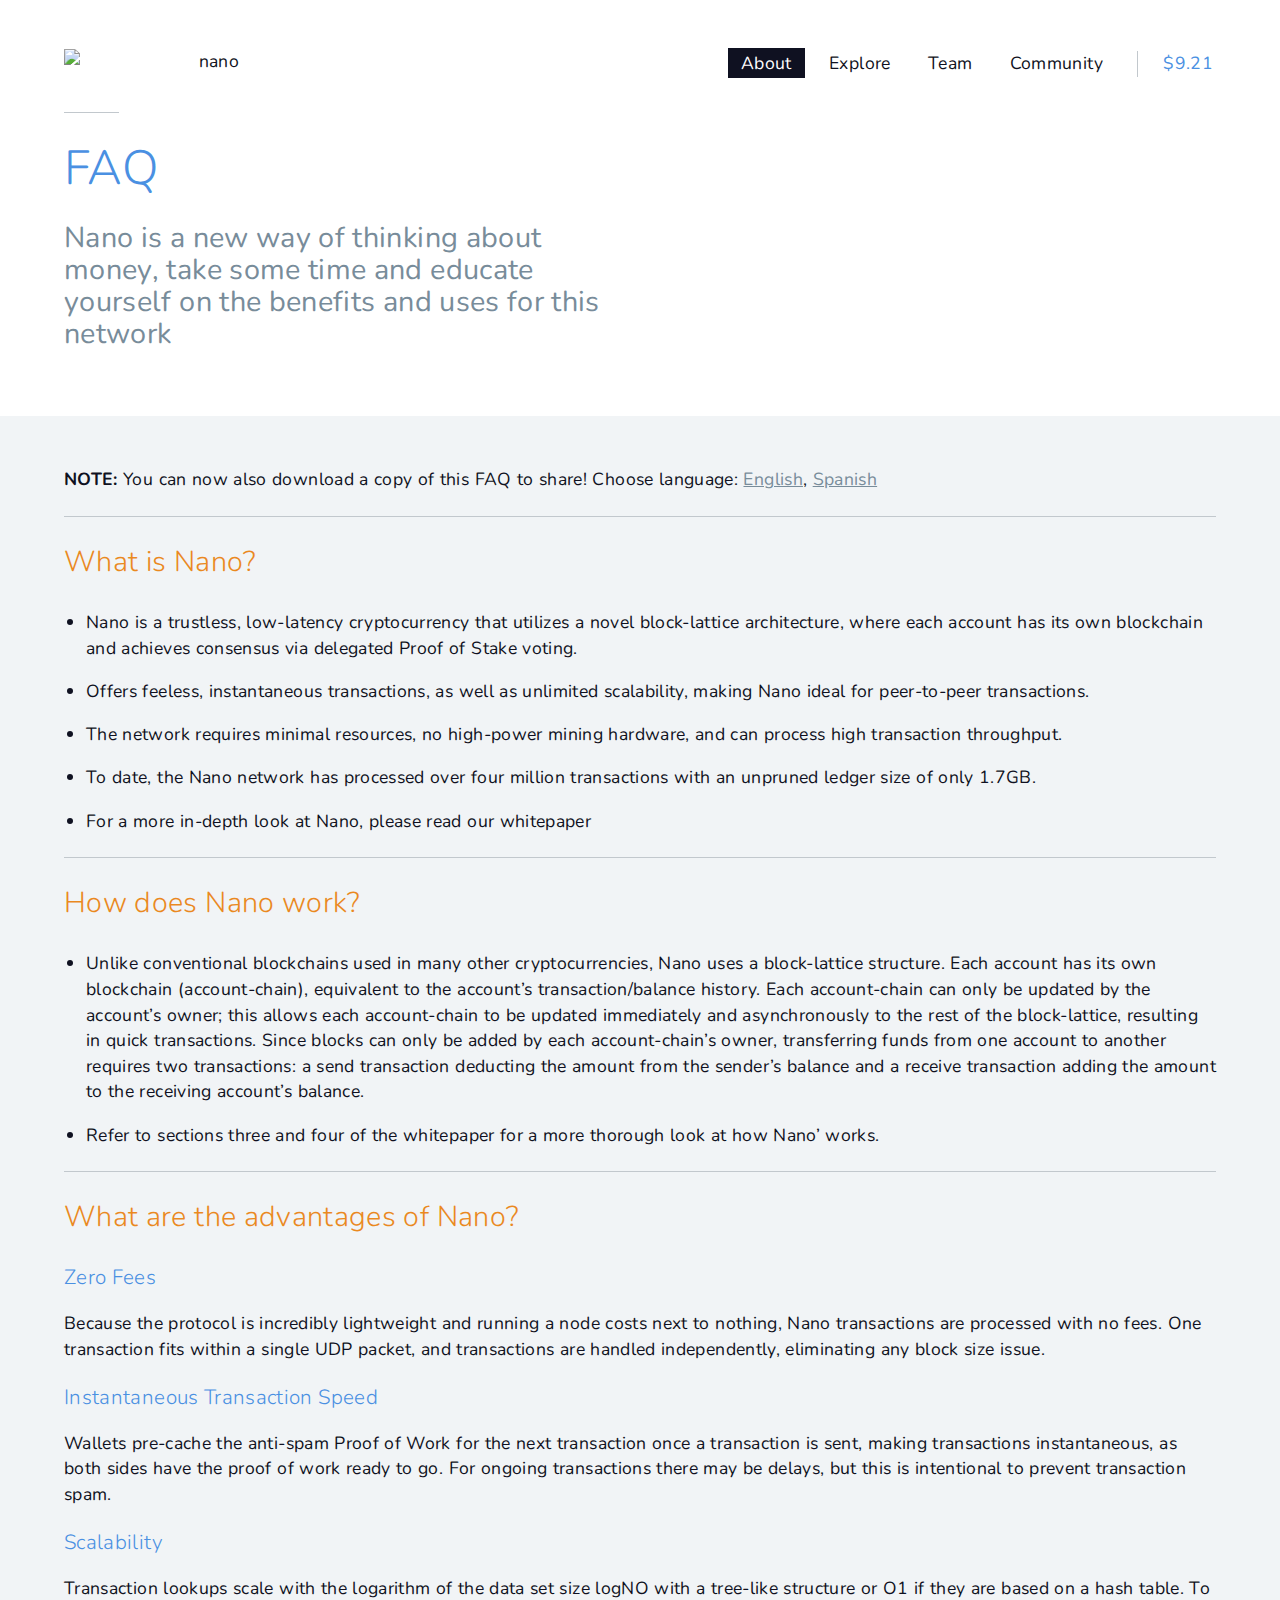
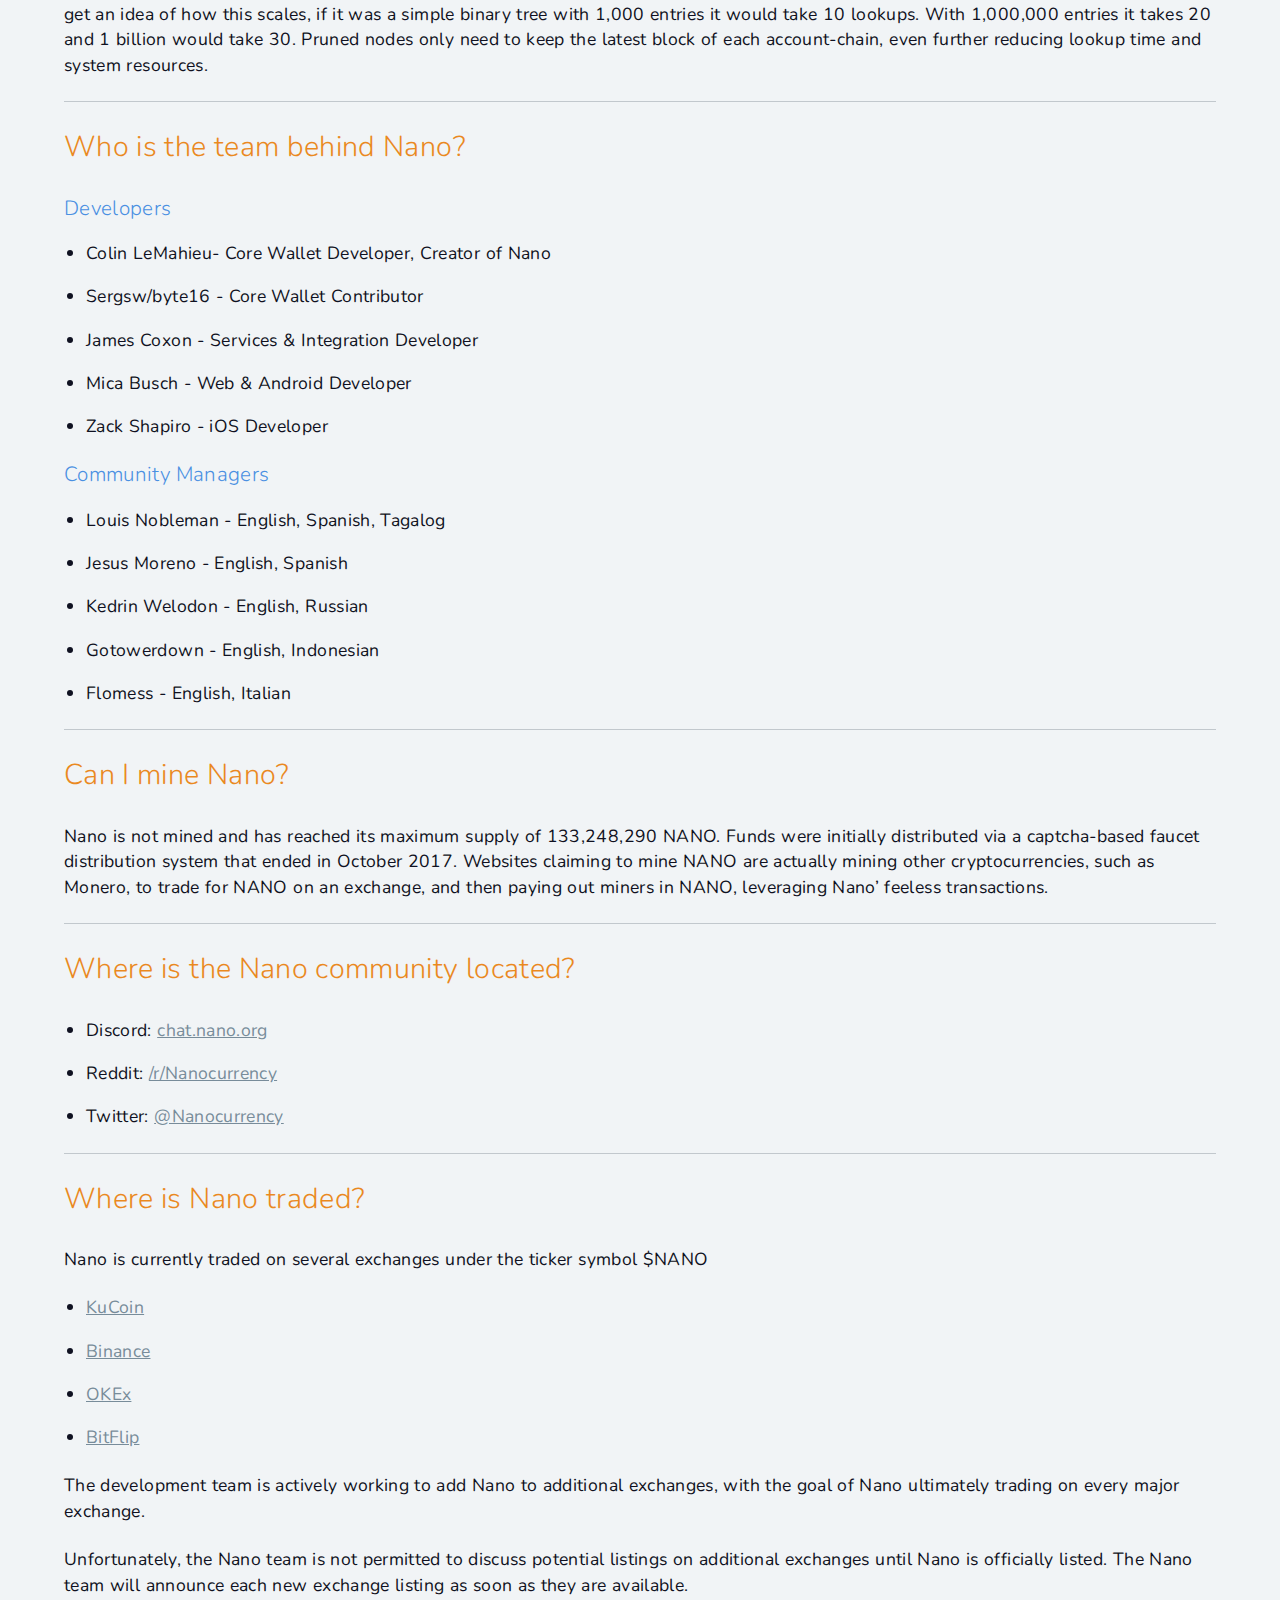
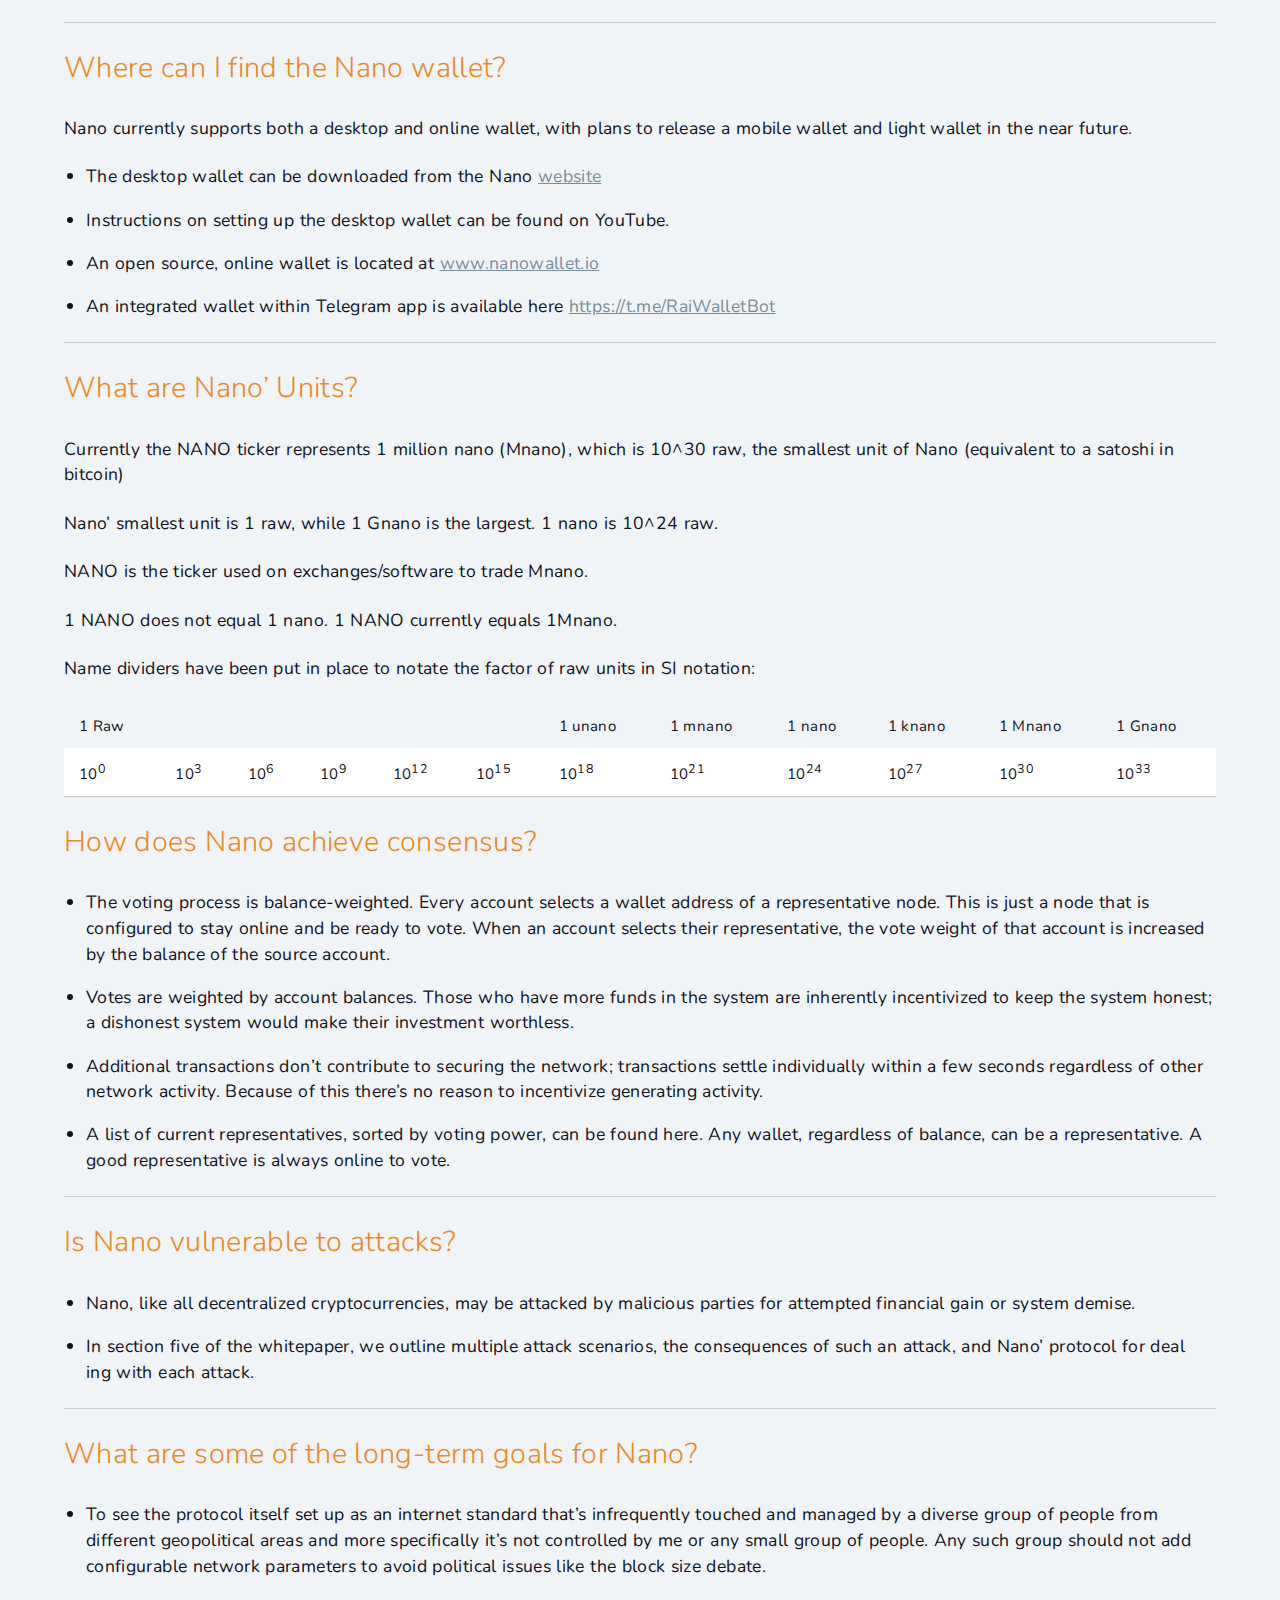
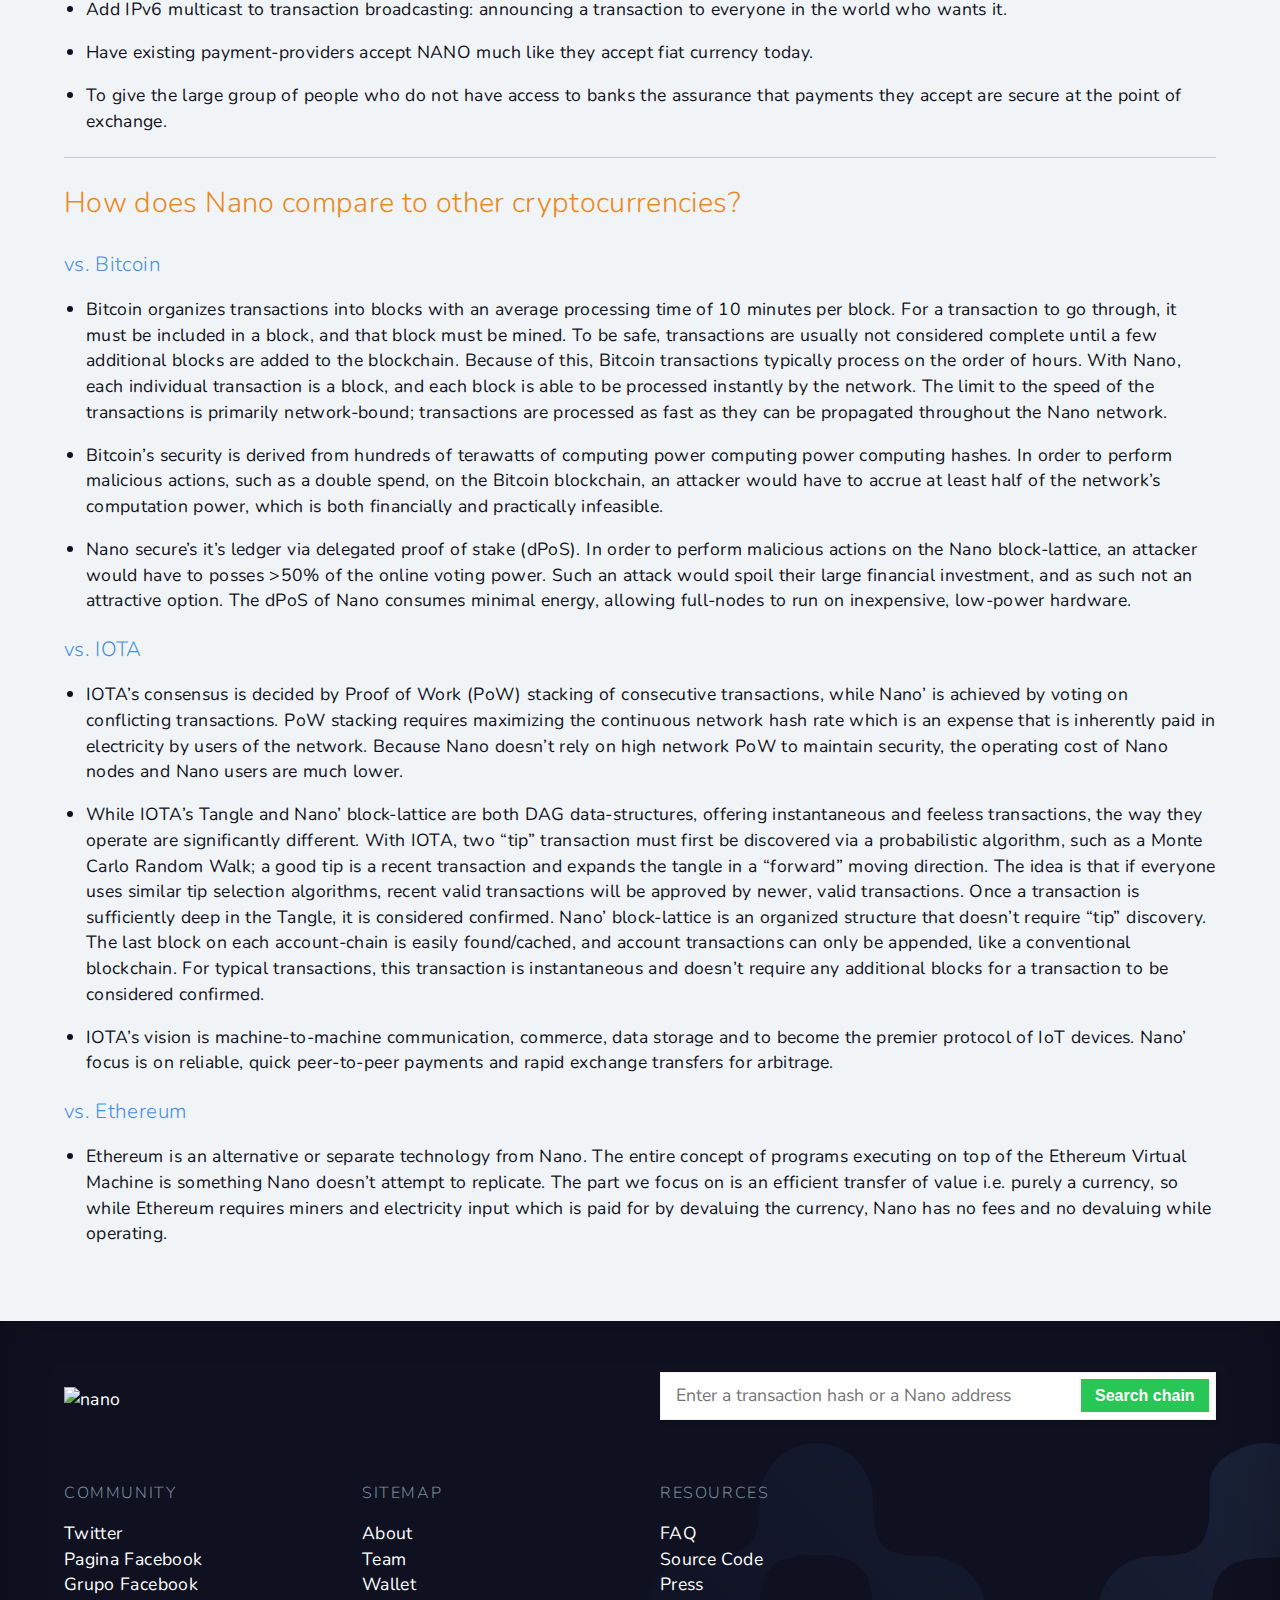
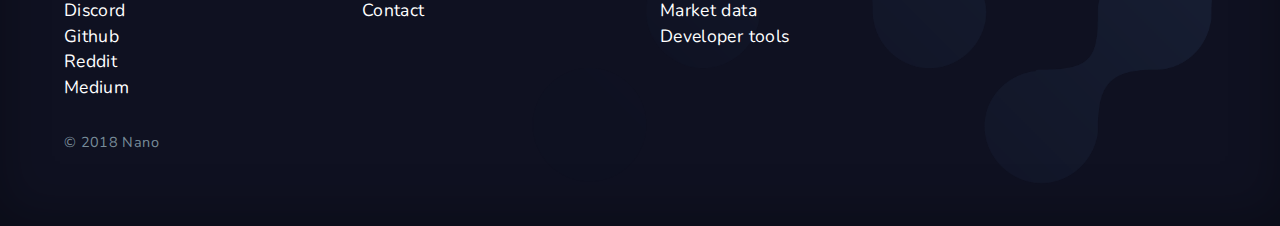
==== faq.html @ 3921453a "discord" ====
<!DOCTYPE html>
<html lang="en">
   <head>
      <meta http-equiv="Content-Type" content="text/html; charset=UTF-8">
      <meta name="viewport" content="width=device-width,initial-scale=1">
      <meta content="en" http-equiv="Content-Language">
      <link rel="icon" type="image/png" href="./assets/icons/32x32.png" sizes="32x32">
      <link rel="icon" type="image/png" href="./assets/icons/16x16.png" sizes="16x16">
      <link rel="shortcut icon" href="./assets/icons/favicon.ico">
      <title>FAQ | Nano</title>
      <meta content="FAQ | Nano" property="og:title">
      <meta content="Digital currency for the real world – the fast and free way to pay for everything in life." property="description">
      <meta content="Digital currency for the real world – the fast and free way to pay for everything in life." property="og:description">
      <link rel="stylesheet" href="./assets/css/main.css?v=2">
   </head>
   <body class="page--faq">
      <header>
         <div class="container">
            <nav class="cf">
               <a href="/"><img class="logo" src="./assets/img/logo.svg" alt="nano" width="175"></a>
               <ul>
                  <li><a class="active" href="/about">About</a></li>
                  <li><a href="https://nano.org/en/explore/">Explore</a></li>
                  <li><a href="https://nano.org/en/team">Team</a></li>
                  <li><a href="#community" class="trigger-contextual">Community</a></li>
                  <li class="xrb">$9.21</li>
               </ul>
               <div id="community" class="contextual"><a href="https://twitter.com/nanobras" target="_blank"><img src="./assets/img/twitter.svg" alt="Icon">twitter</a> <a href="https://facebook.com/nanobras" target="_blank"><img src="./assets/img/facebook.svg" alt="Icon">página facebook</a> <a href="https://facebook.com/groups/nanobr" target="_blank"><img src="./assets/img/facebook-group.svg" alt="Icon">grupo facebook</a> <a href="https://discord.io/nanobrasil" target="_blank"><img src="./assets/img/discord.svg" alt="Icon">discord</a> <a href="https://github.com/nanobrasil" target="_blank"><img src="./assets/img/github.svg" alt="Icon">github</a> <a href="https://reddit.com/r/nanobrasil" target="_blank"><img src="./assets/img/reddit.svg" alt="Icon">reddit</a> <a href="https://medium.com/@nanobrasil" target="_blank"><img src="./assets/img/medium.svg" alt="Icon">medium</a></div>
            </nav>
            <h1>FAQ</h1>
            <p>Nano is a new way of thinking about money, take some time and educate yourself on the benefits and uses for this network</p>
         </div>
      </header>
      <main>
         <div class="container document">
            <p><strong>NOTE:</strong> You can now also download a copy of this FAQ to share! Choose language: <a href="https://nano.org/media/Nano_FAQ.pdf">English</a>, <a href="https://nano.org/media/Nano_FAQ_Spanish.pdf">Spanish</a></p>
            <h2 id="what-is-nano-">What is Nano?</h2>
            <ul>
               <li>Nano is a trustless, low-latency cryptocurrency that utilizes a novel block-lattice architecture, where each account has its own blockchain and achieves consensus via delegated Proof of Stake voting.</li>
               <li>Offers feeless, instantaneous transactions, as well as unlimited scalability, making Nano ideal for peer-to-peer transactions.</li>
               <li>The network requires minimal resources, no high-power mining hardware, and can process high transaction throughput.</li>
               <li>To date, the Nano network has processed over four million transactions with an unpruned ledger size of only 1.7GB.</li>
               <li>For a more in-depth look at Nano, please read our whitepaper</li>
            </ul>
            <h2 id="how-does-nano-work-">How does Nano work?</h2>
            <ul>
               <li>Unlike conventional blockchains used in many other cryptocurrencies, Nano uses a block-lattice structure. Each account has its own blockchain (account-chain), equivalent to the account’s transaction/balance history. Each account-chain can only be updated by the account’s owner; this allows each account-chain to be updated immediately and asynchronously to the rest of the block-lattice, resulting in quick transactions. Since blocks can only be added by each account-chain’s owner, transferring funds from one account to another requires two transactions: a send transaction deducting the amount from the sender’s balance and a receive transaction adding the amount to the receiving account’s balance.</li>
               <li>Refer to sections three and four of the whitepaper for a more thorough look at how Nano’ works.</li>
            </ul>
            <h2 id="what-are-the-advantages-of-nano-">What are the advantages of Nano?</h2>
            <h3 id="zero-fees">Zero Fees</h3>
            <p>Because the protocol is incredibly lightweight and running a node costs next to nothing, Nano transactions are processed with no fees. One transaction fits within a single UDP packet, and transactions are handled independently, eliminating any block size issue.</p>
            <h3 id="instantaneous-transaction-speed">Instantaneous Transaction Speed</h3>
            <p>Wallets pre-cache the anti-spam Proof of Work for the next transaction once a transaction is sent, making transactions instantaneous, as both sides have the proof of work ready to go. For ongoing transactions there may be delays, but this is intentional to prevent transaction spam.</p>
            <h3 id="scalability">Scalability</h3>
            <p>Transaction lookups scale with the logarithm of the data set size logNO with a tree-like structure or O1 if they are based on a hash table. To get an idea of how this scales, if it was a simple binary tree with 1,000 entries it would take 10 lookups. With 1,000,000 entries it takes 20 and 1 billion would take 30. Pruned nodes only need to keep the latest block of each account-chain, even further reducing lookup time and system resources.</p>
            <h2 id="who-is-the-team-behind-nano-">Who is the team behind Nano?</h2>
            <h3 id="developers">Developers</h3>
            <ul>
               <li>Colin LeMahieu- Core Wallet Developer, Creator of Nano</li>
               <li>Sergsw/byte16 - Core Wallet Contributor</li>
               <li>James Coxon - Services &amp; Integration Developer</li>
               <li>Mica Busch - Web &amp; Android Developer</li>
               <li>Zack Shapiro - iOS Developer</li>
            </ul>
            <h3 id="community-managers">Community Managers</h3>
            <ul>
               <li>Louis Nobleman - English, Spanish, Tagalog</li>
               <li>Jesus Moreno - English, Spanish</li>
               <li>Kedrin Welodon - English, Russian</li>
               <li>Gotowerdown - English, Indonesian</li>
               <li>Flomess - English, Italian</li>
            </ul>
            <h2 id="can-i-mine-nano-">Can I mine Nano?</h2>
            <p>Nano is not mined and has reached its maximum supply of 133,248,290 NANO. Funds were initially distributed via a captcha-based faucet distribution system that ended in October 2017. Websites claiming to mine NANO are actually mining other cryptocurrencies, such as Monero, to trade for NANO on an exchange, and then paying out miners in NANO, leveraging Nano’ feeless transactions.</p>
            <h2 id="where-is-the-nano-community-located-">Where is the Nano community located?</h2>
            <ul>
               <li>Discord: <a href="https://chat.nano.org/">chat.nano.org</a></li>
               <li>Reddit: <a href="https://www.reddit.com/r/Nanocurrency">/r/Nanocurrency</a></li>
               <li>Twitter: <a href="https://www.twitter.com/Nanocurrency">@Nanocurrency</a></li>
            </ul>
            <h2 id="where-is-nano-traded-">Where is Nano traded?</h2>
            <p>Nano is currently traded on several exchanges under the ticker symbol $NANO</p>
            <ul>
               <li><a href="https://www.kucoin.com/">KuCoin</a></li>
               <li><a href="https://www.binance.com/">Binance</a></li>
               <li><a href="https://www.okex.com/">OKEx</a></li>
               <li><a href="https://bitflip.li/">BitFlip</a></li>
            </ul>
            <p>The development team is actively working to add Nano to additional exchanges, with the goal of Nano ultimately trading on every major exchange.</p>
            <p>Unfortunately, the Nano team ​is not permitted to discuss ​potential listings on additional exchanges until Nano is officially listed. The Nano team will announce each new exchange listing as soon as they are available.</p>
            <h2 id="where-can-i-find-the-nano-wallet-">Where can I find the Nano wallet?</h2>
            <p>Nano currently supports both a desktop and online wallet, with plans to release a mobile wallet and light wallet in the near future.</p>
            <ul>
               <li>The desktop wallet can be downloaded from the Nano <a href="https://nano.org/#getwallets">website</a></li>
               <li>Instructions on setting up the desktop wallet can be found on YouTube.</li>
               <li>An open source, online wallet is located at <a href="https://www.nano.org">www.nanowallet.io</a></li>
               <li>An integrated wallet within Telegram app is available here <a href="https://t.me/RaiWalletBot">https://t.me/RaiWalletBot</a></li>
            </ul>
            <h2 id="what-are-nano-units-">What are Nano’ Units?</h2>
            <p>Currently the NANO ticker represents 1 million nano (Mnano), which is 10^30 raw, the smallest unit of Nano (equivalent to a satoshi in bitcoin)</p>
            <p>Nano’ smallest unit is 1 raw, while 1 Gnano is the largest. 1 nano is 10^24 raw.</p>
            <p>NANO is the ticker used on exchanges/software to trade Mnano.</p>
            <p>1 NANO does not equal 1 nano. 1 NANO currently equals 1Mnano.</p>
            <p>Name dividers have been put in place to notate the factor of raw units in SI notation:</p>
            <table>
               <tbody>
                  <tr>
                     <td>1 Raw</td>
                     <td></td>
                     <td></td>
                     <td></td>
                     <td></td>
                     <td></td>
                     <td>1 unano</td>
                     <td>1 mnano</td>
                     <td>1 nano</td>
                     <td>1 knano</td>
                     <td>1 Mnano</td>
                     <td>1 Gnano</td>
                  </tr>
                  <tr>
                     <td>10<sup>0</sup></td>
                     <td>10<sup>3</sup></td>
                     <td>10<sup>6</sup></td>
                     <td>10<sup>9</sup></td>
                     <td>10<sup>12</sup></td>
                     <td>10<sup>15</sup></td>
                     <td>10<sup>18</sup></td>
                     <td>10<sup>21</sup></td>
                     <td>10<sup>24</sup></td>
                     <td>10<sup>27</sup></td>
                     <td>10<sup>30</sup></td>
                     <td>10<sup>33</sup></td>
                  </tr>
               </tbody>
            </table>
            <h2 id="how-does-nano-achieve-consensus-">How does Nano achieve consensus?</h2>
            <ul>
               <li>The voting process is balance-weighted. Every account selects a wallet address of a representative node. This is just a node that is configured to stay online and be ready to vote. When an account selects their representative, the vote weight of that account is increased by the balance of the source account.</li>
               <li>Votes are weighted by account balances. Those who have more funds in the system are inherently incentivized to keep the system honest; a dishonest system would make their investment worthless.</li>
               <li>Additional transactions don’t contribute to securing the network; transactions settle individually within a few seconds regardless of other network activity. Because of this there’s no reason to incentivize generating activity.</li>
               <li>A list of current representatives, sorted by voting power, can be found here. Any wallet, regardless of balance, can be a representative. A good representative is always online to vote.</li>
            </ul>
            <h2 id="is-nano-vulnerable-to-attacks-">Is Nano vulnerable to attacks?</h2>
            <ul>
               <li>Nano, like all decentralized cryptocurrencies, may be attacked by malicious parties for attempted financial gain or system demise.</li>
               <li>In section five of the whitepaper, we outline multiple attack scenarios, the consequences of such an attack, and Nano’ protocol for deal<br>ing with each attack.</li>
            </ul>
            <h2 id="what-are-some-of-the-long-term-goals-for-nano-">What are some of the long-term goals for Nano?</h2>
            <ul>
               <li>To see the protocol itself set up as an internet standard that’s infrequently touched and managed by a diverse group of people from different geopolitical areas and more specifically it’s not controlled by me or any small group of people. Any such group should not add configurable network parameters to avoid political issues like the block size debate.</li>
               <li>Add IPv6 multicast to transaction broadcasting: announcing a transaction to everyone in the world who wants it.</li>
               <li>Have existing payment-providers accept NANO much like they accept fiat currency today.</li>
               <li>To give the large group of people who do not have access to banks the assurance that payments they accept are secure at the point of exchange.</li>
            </ul>
            <h2 id="how-does-nano-compare-to-other-cryptocurrencies-">How does Nano compare to other cryptocurrencies?</h2>
            <h3 id="vs-bitcoin">vs. Bitcoin</h3>
            <ul>
               <li>Bitcoin organizes transactions into blocks with an average processing time of 10 minutes per block. For a transaction to go through, it must be included in a block, and that block must be mined. To be safe, transactions are usually not considered complete until a few additional blocks are added to the blockchain. Because of this, Bitcoin transactions typically process on the order of hours. With Nano, each individual transaction is a block, and each block is able to be processed instantly by the network. The limit to the speed of the transactions is primarily network-bound; transactions are processed as fast as they can be propagated throughout the Nano network.</li>
               <li>Bitcoin’s security is derived from hundreds of terawatts of computing power computing power computing hashes. In order to perform malicious actions, such as a double spend, on the Bitcoin blockchain, an attacker would have to accrue at least half of the network’s computation power, which is both financially and practically infeasible.</li>
               <li>Nano secure’s it’s ledger via delegated proof of stake (dPoS). In order to perform malicious actions on the Nano block-lattice, an attacker would have to posses &gt;50% of the online voting power. Such an attack would spoil their large financial investment, and as such not an attractive option. The dPoS of Nano consumes minimal energy, allowing full-nodes to run on inexpensive, low-power hardware.</li>
            </ul>
            <h3 id="vs-iota">vs. IOTA</h3>
            <ul>
               <li>IOTA’s consensus is decided by Proof of Work (PoW) stacking of consecutive transactions, while Nano’ is achieved by voting on conflicting transactions. PoW stacking requires maximizing the continuous network hash rate which is an expense that is inherently paid in electricity by users of the network. Because Nano doesn’t rely on high network PoW to maintain security, the operating cost of Nano nodes and Nano users are much lower.</li>
               <li>While IOTA’s Tangle and Nano’ block-lattice are both DAG data-structures, offering instantaneous and feeless transactions, the way they operate are significantly different. With IOTA, two “tip” transaction must first be discovered via a probabilistic algorithm, such as a Monte Carlo Random Walk; a good tip is a recent transaction and expands the tangle in a “forward” moving direction. The idea is that if everyone uses similar tip selection algorithms, recent valid transactions will be approved by newer, valid transactions. Once a transaction is sufficiently deep in the Tangle, it is considered confirmed. Nano’ block-lattice is an organized structure that doesn’t require “tip” discovery. The last block on each account-chain is easily found/cached, and account transactions can only be appended, like a conventional blockchain. For typical transactions, this transaction is instantaneous and doesn’t require any additional blocks for a transaction to be considered confirmed.</li>
               <li>IOTA’s vision is machine-to-machine communication, commerce, data storage and to become the premier protocol of IoT devices. Nano’ focus is on reliable, quick peer-to-peer payments and rapid exchange transfers for arbitrage.</li>
            </ul>
            <h3 id="vs-ethereum">vs. Ethereum</h3>
            <ul>
               <li>Ethereum is an alternative or separate technology from Nano. The entire concept of programs executing on top of the Ethereum Virtual Machine is something Nano doesn’t attempt to replicate. The part we focus on is an efficient transfer of value i.e. purely a currency, so while Ethereum requires miners and electricity input which is paid for by devaluing the currency, Nano has no fees and no devaluing while operating.</li>
            </ul>
         </div>
      </main>
      <footer class="bg-dark">
         <div class="container">
            <div class="grid">
               <div class="col w-1-2"><a href="/en/"><img class="logo" src="./assets/img/logo-white.svg" alt="nano" width="175"></a></div>
               <div class="col w-1-2">
                  <div class="lookup">
                     <form action="https://nano.org/en/explore/chain"><input class="lookup__input text" name="block" placeholder="Enter a transaction hash or a Nano address"> <button class="button lookup__button">Search chain</button></form>
                  </div>
               </div>
            </div>
            <div class="grid">
               <div class="col w-1-4">
                  <h3>Community</h3>
                  <ul>
                     <li><a href="https://twitter.com/nanobras">Twitter</a></li>
				     <li><a href="https://www.facebook.com/nanobras/">Pagina Facebook</a></li>
					 <li><a href="https://www.facebook.com/groups/nanobr/">Grupo Facebook</a></li>
                     <li><a href="https://discord.io/nanobrasil">Discord</a></li>
                     <li><a href="https://github.com/nanobrasil">Github</a></li>
                     <li><a href="https://reddit.com/r/nanobr">Reddit</a></li>
                     <li><a href="https://medium.com/@nanobrasil">Medium</a></li>
                  </ul>
               </div>
               <div class="col w-1-4">
                  <h3>Sitemap</h3>
                  <ul>
                     <li><a href="/about">About</a></li>
                     <li><a href="https://nano.org/en/team">Team</a></li>
                     <li><a href="/wallet">Wallet</a></li>
                     <li><a href="https://nano.org/en/contact">Contact</a></li>
                  </ul>
               </div>
               <div class="col w-1-4">
                  <h3><a href="https://nano.org/en/resources/">Resources</a></h3>
                  <ul>
                     <li><a href="/faq">FAQ</a></li>
                     <li><a href="https://nano.org/en/resources/#source">Source Code</a></li>
                     <li><a href="https://nano.org/en/resources/#press">Press</a></li>
                     <li><a href="https://nano.org/en/resources/#market">Market data</a></li>
                     <li><a href="https://nano.org/en/resources/#dev">Developer tools</a></li>
                  </ul>
               </div>
            </div>
            <p>© 2018 Nano<br></p>
         </div>
      </footer>
      <script src="/assets/js/tinyslider.js"></script><script>function toggleContextual(e){e.preventDefault(),document.getElementById(this.href.split("#")[1]).classList.toggle("active")}tns({container:".carousel",items:1,slideBy:"page",nav:!1,responsive:{800:{items:4}}});var o,community=document.getElementById("community"),triggers=document.querySelectorAll(".trigger-contextual");for(o=0;o<triggers.length;++o)triggers[o].addEventListener("click",toggleContextual,!1)</script>
   </body>
</html>
---- assets/css/main.css ----
@charset "UTF-8";
@import url("https://fonts.googleapis.com/css?family=Nunito:300,400");
.tns-outer {
  padding: 0 !important; }

.tns-outer [hidden] {
  display: none !important; }

.tns-outer [aria-controls], .tns-outer [data-action] {
  cursor: pointer; }

.tns-outer.ms-touch {
  overflow-x: scroll;
  overflow-y: hidden;
  -ms-overflow-style: none;
  -ms-scroll-chaining: none;
  -ms-scroll-snap-type: mandatory;
  -ms-scroll-snap-points-x: snapInterval(0%, 100%); }

.tns-slider {
  -webkit-transition: all 0s;
  -moz-transition: all 0s;
  transition: all 0s; }

.tns-slider > .tns-item {
  -webkit-box-sizing: border-box;
  -moz-box-sizing: border-box;
  box-sizing: border-box; }

.tns-horizontal.tns-subpixel {
  white-space: nowrap; }

.tns-horizontal.tns-subpixel > .tns-item {
  display: inline-block;
  vertical-align: top;
  white-space: normal; }

.tns-horizontal.tns-no-subpixel:after {
  content: '';
  display: table;
  clear: both; }

.tns-horizontal.tns-no-subpixel > .tns-item {
  float: left;
  margin-right: -100%; }

.tns-no-calc {
  position: relative;
  left: 0; }

.tns-gallery {
  position: relative;
  left: 0; }

.tns-gallery > .tns-item {
  position: absolute;
  left: -100%;
  -webkit-transition: opacity 0s;
  -moz-transition: opacity 0s;
  -webkit-transition: transform 0s, opacity 0s;
  -moz-transition: transform 0s, opacity 0s;
  transition: transform 0s, opacity 0s; }

.tns-lazy-img {
  -webkit-transition: opacity 0.6s;
  -moz-transition: opacity 0.6s;
  transition: opacity 0.6s;
  opacity: 0.6; }

.tns-lazy-img.loaded {
  opacity: 1; }

.tns-ah {
  -webkit-transition: height 0s;
  -moz-transition: height 0s;
  transition: height 0s; }

.tns-ovh {
  overflow: hidden; }

.tns-hdx {
  overflow-x: hidden; }

.tns-hdy {
  overflow-y: hidden; }

.tns-visually-hidden {
  position: absolute;
  left: -10000em; }

.tns-transparent {
  opacity: 0;
  visibility: hidden; }

.tns-fadeIn {
  opacity: 1;
  filter: alpha(opacity=100);
  z-index: 0; }

.tns-normal, .tns-fadeOut {
  opacity: 0;
  filter: alpha(opacity=0);
  z-index: -1; }

.grid:before,
.grid:after,
.cf:before,
.cf:after {
  content: '';
  display: table; }

.grid:after,
.cf:after {
  clear: both; }

.grid {
  margin-left: -20px;
  margin-right: -20px; }
  .grid.col {
    margin-left: 0;
    margin-right: 0; }

.grid > .col {
  box-sizing: border-box;
  padding-right: 20px;
  padding-left: 20px; }

.grid--center > .col {
  margin-left: auto;
  margin-right: auto;
  float: none; }

.grid--no-gutter {
  margin-left: 0;
  margin-right: 0; }
  .grid--no-gutter > .col {
    padding-right: 0;
    padding-left: 0; }

.grid--push {
  margin-top: 40px; }

.col {
  float: left;
  position: relative; }

.col--right {
  float: right; }

.w-1-1 {
  width: 100%; }

.w-2-3, .w-8-12 {
  width: 66.66%; }

.w-1-2, .w-6-12 {
  width: 50%; }

.w-1-3, .w-4-12, .w-2-6 {
  width: 33.33%; }

.w-1-4, .w-3-12 {
  width: 25%; }

.w-1-5 {
  width: 20%; }

.w-1-6, .w-2-12 {
  width: 16.667%; }

.w-1-7 {
  width: 14.28%; }

.w-1-8 {
  width: 12.5%; }

.w-1-9 {
  width: 11.1%; }

.w-1-10 {
  width: 10%; }

.w-1-11 {
  width: 9.09%; }

.w-1-12 {
  width: 8.33%; }

.w-11-12 {
  width: 91.66%; }

.w-10-12 {
  width: 83.333%; }

.w-9-12, .w-3-4 {
  width: 75%; }

.w-4-5 {
  width: 80%; }

.w-5-12 {
  width: 41.66%; }

.w-7-12 {
  width: 58.33%; }

@media handheld, only screen and (max-width: 50em) {
  .grid {
    margin-left: 0;
    margin-right: 0; }
  .col {
    float: none;
    width: auto; }
  .grid > .col {
    padding-left: 0;
    padding-right: 0; }
  .bs-grid {
    margin-left: -10px;
    margin-right: -10px; }
  .bs-grid > .col {
    padding-left: 10px;
    padding-right: 10px; }
  .bs-w-1-1 {
    float: left;
    width: 100%; }
  .bs-w-2-3, .bs-w-8-12 {
    float: left;
    width: 66.66%; }
  .bs-w-1-2, .bs-w-6-12 {
    float: left;
    width: 50%; }
  .bs-w-1-3, .bs-w-4-12 {
    float: left;
    width: 33.33%; }
  .bs-w-1-4, .bs-w-3-12 {
    float: left;
    width: 25%; }
  .bs-w-1-5 {
    float: left;
    width: 20%; }
  .bs-w-1-6, .bs-w-2-12 {
    float: left;
    width: 16.667%; }
  .bs-w-1-7 {
    float: left;
    width: 14.28%; }
  .bs-w-1-8 {
    float: left;
    width: 12.5%; }
  .bs-w-1-9 {
    float: left;
    width: 11.1%; }
  .bs-w-1-10 {
    float: left;
    width: 10%; }
  .bs-w-1-11 {
    float: left;
    width: 9.09%; }
  .bs-w-1-12 {
    float: left;
    width: 8.33%; }
  .bs-w-11-12 {
    float: left;
    width: 91.66%; }
  .bs-w-10-12 {
    float: left;
    width: 83.333%; }
  .bs-w-9-12, .bs-w-3-4 {
    float: left;
    width: 75%; }
  .bs-w-5-12 {
    float: left;
    width: 41.66%; }
  .bs-w-7-12 {
    float: left;
    width: 58.33%; } }

@keyframes fadein {
  from {
    opacity: 0; }
  to {
    opacity: 1; } }

@keyframes fadedropin {
  from {
    opacity: 0;
    top: -10px; }
  to {
    opacity: 1;
    top: 0; } }

* {
  padding: 0;
  margin: 0; }

a {
  text-decoration: none;
  color: inherit; }

p {
  margin-bottom: 1.3em; }

h1, h2, h3, h4 {
  font-weight: 300;
  margin: 0; }

h1 {
  font-size: 2.4rem;
  line-height: 2.6rem; }

@media handheld, only screen and (max-width: 50em) {
  h1 {
    font-size: 2.2rem; } }

h2 {
  font-size: 1.8rem;
  line-height: 1.9rem;
  margin-bottom: 18px; }

h3 {
  margin-bottom: 20px; }

h2.bdr {
  border-top: 1px solid #C2C8CD;
  padding-top: 30px;
  padding-bottom: 15px; }

.bg-dark {
  box-shadow: 0 -10px 50px rgba(0, 0, 0, 0.3) inset;
  background: #0f1121 url(/assets/img/bg-logo-dark.png) no-repeat 110% 75%;
  background-size: 800px auto;
  color: #fff; }

.bg-light {
  background: #f1f4f6; }

.bg-white {
  background: #fff; }

.color-primary {
  color: #4a90e2; }

.color-secondary {
  color: #ea891f; }

.color-tertiary {
  color: #dd5e5d; }

.color-tint {
  color: #788c9a; }

.color-text {
  color: #0f1121; }

body {
  background: #f1f4f6;
  color: #0f1121;
  font-family: "Nunito", "Helvetica Neue", Helvetica, Arial, sans-serif;
  font-size: 1.1rem;
  line-height: 1.6rem;
  letter-spacing: 0.02em;
  font-weight: 400; }
  body.page--index {
    background: #fff; }

.container,
.tns-controls {
  max-width: 1200px;
  margin: 0 auto;
  padding: 4% 5%;
  position: relative; }
  .container .no-pad,
  .tns-controls .no-pad {
    padding-top: 0;
    padding-bottom: 0; }
  @media handheld, only screen and (max-width: 50em) {
    .container,
    .tns-controls {
      padding: 9% 5%; } }
  .container__no-overflow,
  .tns-controls__no-overflow {
    overflow: hidden; }

.tns-controls {
  position: absolute;
  top: 0;
  left: 0;
  right: 0;
  padding: 28px 0 0;
  text-align: right; }
  @media handheld, only screen and (max-width: 50em) {
    .tns-controls {
      right: 5%; } }

@media handheld, only screen and (max-width: 50em) {
  .tns-outer {
    margin: 0 5%; } }

header {
  background: #fff;
  padding-bottom: 15px; }
  header.compact .container {
    padding-bottom: 20px; }
    @media handheld, only screen and (max-width: 50em) {
      header.compact .container {
        padding-bottom: 0; } }
  header h1 {
    max-width: 930px;
    margin-bottom: 2rem;
    font-size: 3rem;
    color: #4a90e2; }
    header h1:before {
      border-top: 1px solid #C2C8CD;
      content: ' ';
      display: block;
      padding-bottom: 35px;
      width: 55px; }
  header .container > p {
    color: #788c9a;
    font-size: 1.8rem;
    line-height: 2rem;
    margin-bottom: 0; }
    header .container > p.wide {
      max-width: 930px; }
    header .container > p a {
      text-decoration: underline; }
    @media handheld, only screen and (min-width: 50em) {
      header .container > p {
        max-width: 50%; } }

header.intro {
  background: transparent;
  position: relative;
  z-index: 1;
  animation: fadein 0.4s both ease-in;
  text-align: center; }
  header.intro h1 {
    font-size: 2.5rem;
    line-height: 2.9rem;
    color: #fff;
    margin: 0 auto 0 auto; }
    @media handheld, only screen and (max-width: 50em) {
      header.intro h1 {
        font-size: 2.3rem;
        line-height: 2.7rem; } }
    header.intro h1:before {
      border-top: none;
      padding-bottom: o;
      width: 0;
      margin: 0; }
    header.intro h1:after {
      border-bottom: 1px solid #C2C8CD;
      content: ' ';
      display: block;
      padding-bottom: 35px;
      width: 55px;
      margin: 0 auto 35px auto; }
  header.intro .inline {
    margin: 0 0 40px 0;
    font-size: 1.4rem; }
  header.intro .video__wrapper {
    margin-left: auto;
    margin-right: auto;
    padding-bottom: 100px;
    width: 100%;
    max-width: 910px; }
    header.intro .video__wrapper img {
      display: block;
      width: 100%;
      cursor: pointer; }
  header.intro .container {
    padding-bottom: 0px; }

@media handheld, only screen and (max-width: 50em) {
  footer {
    padding-bottom: 100px; } }

footer .logo {
  margin: 15px 0; }

footer .grid {
  margin-bottom: 2%; }

footer h3 {
  margin-top: 30px;
  color: #788c9a;
  text-transform: uppercase;
  margin-bottom: 15px;
  font-size: 1rem;
  letter-spacing: 0.1em; }

footer li {
  list-style: none; }
  footer li a {
    display: block; }
    footer li a:hover {
      color: #ea891f; }

footer p {
  font-size: 0.9rem;
  color: #788c9a;
  margin-top: 30px; }
  footer p a {
    text-decoration: underline; }

footer .exchange-logo {
  width: 100%;
  max-width: 185px; }

.nav-wrap {
  background: #fff; }

nav {
  padding-bottom: 3%;
  position: relative; }
  nav .logo {
    margin-bottom: 10px;
    margin-left: 3px; }
  nav ul {
    margin-top: -5px; }
    nav ul li {
      list-style: none;
      margin: 0 3px;
      display: inline-block; }
  @media handheld, only screen and (min-width: 50em) {
    nav {
      text-align: right; }
      nav .logo {
        float: left;
        display: inline-block;
        margin: -2px 0 0 0; }
      nav ul {
        display: inline-block; } }
  @media handheld, only screen and (max-width: 50em) {
    nav ul {
      overflow: scroll;
      position: fixed;
      left: 0;
      right: 0;
      bottom: 0;
      z-index: 100;
      background: #fff;
      padding: 10px 6px;
      border-top: 1px solid #C2C8CD;
      white-space: nowrap; } }
  nav ul a {
    display: block;
    padding: 3px 13px 1px; }
    @media handheld, only screen and (max-width: 50em) {
      nav ul a {
        padding-left: 6px;
        padding-right: 6px; } }
    @media handheld, only screen and (min-width: 50em) {
      nav ul a:hover, nav ul a.active {
        background: #0f1121;
        color: #fff; } }
    @media handheld, only screen and (max-width: 50em) {
      nav ul a:hover, nav ul a.active {
        text-decoration: underline; } }
  nav .xrb {
    color: #4a90e2; }
    @media handheld, only screen and (min-width: 50em) {
      nav .xrb {
        border-left: 1px solid #C2C8CD;
        margin-left: 13px;
        padding-left: 25px; } }

.button,
.tns-controls button {
  box-shadow: 1px 2px 4px 0 rgba(66, 84, 108, 0.29);
  padding: .47em .9em;
  transition: all 0.1s;
  display: inline-block;
  transform: scale(1);
  position: relative;
  background: #fff;
  color: #0f1121;
  cursor: pointer;
  outline: none;
  appearance: none;
  border: 0;
  border-radius: 0;
  box-sizing: border-box;
  font-weight: bold;
  margin-bottom: 5px; }
  .button:hover,
  .tns-controls button:hover {
    box-shadow: 3px 5px 7px 0 rgba(66, 84, 108, 0.29);
    transform: scale(1.05);
    z-index: 1; }
  .button--small,
  .tns-controls button--small {
    font-size: 0.95rem;
    padding: .2em .8em; }
  .button--primary,
  .tns-controls button--primary {
    background: #4a90e2;
    color: #fff; }
  .button--secondary,
  .tns-controls button--secondary {
    background: #ea891f;
    color: #fff; }
  .button--dark,
  .tns-controls button--dark {
    background: #0f1121;
    color: #fff; }
  .button--full,
  .tns-controls button--full {
    width: 100%;
    text-align: center; }

.tns-controls button {
  font-size: 1rem;
  margin-left: 20px; }

.features .col {
  position: relative;
  animation: fadedropin 0.6s both ease-in-out; }

.features .col:nth-child(1) {
  animation-delay: 0.1s; }

.features .col:nth-child(2) {
  animation-delay: 0.5s; }

.features .col:nth-child(3) {
  animation-delay: 1s; }

.features h2 {
  margin-bottom: 1rem; }

.features p {
  margin-bottom: 1rem; }

.features .button {
  font-size: 1rem; }

.features__icon {
  height: 53px; }

@media handheld, only screen and (max-width: 50em) {
  .features .col {
    margin-bottom: 50px; }
    .features .col:last-of-type {
      margin-bottom: 0; } }

.news__article {
  border-top: 1px solid rgba(150, 150, 150, 0.07);
  padding: 25px 0; }

.news h3 {
  margin-bottom: 10px; }

.news p {
  margin-bottom: 10px; }

.usecases {
  position: relative;
  color: #fff; }
  .usecases .container {
    padding-top: 40px;
    padding-bottom: 0; }
  .usecases__image {
    width: 100%;
    height: auto;
    display: block;
    transform: scale(1);
    transition: transform 0.2s ease-in-out; }
  .usecases__desc {
    padding: 20px;
    font-size: 1.2rem;
    font-weight: 300;
    position: absolute;
    bottom: 0;
    left: 0;
    right: 0;
    background: linear-gradient(to bottom, rgba(15, 17, 33, 0.4) 0%, #0f1121 80%);
    margin-bottom: 0; }
  .usecases__usecase {
    position: relative;
    display: block;
    box-shadow: 0px 0px 20px rgba(0, 0, 0, 0.2);
    overflow: hidden;
    transition: box-shadow 0.2s linear; }
    @media handheld, only screen and (max-width: 50em) {
      .usecases__usecase {
        margin-top: 20px; } }
    body.page--usecases .usecases__usecase {
      margin-bottom: 40px; }
    .usecases__usecase .button {
      margin-top: 20px; }
    .usecases__usecase:hover {
      box-shadow: 0px 0px 50px rgba(0, 0, 0, 0.4); }
      .usecases__usecase:hover .usecases__image {
        transform: scale(1.05); }
  .usecases:before {
    position: absolute;
    bottom: 0;
    left: 0;
    right: 0;
    display: block;
    background: #0f1121;
    content: '';
    height: 70%; }
    @media handheld, only screen and (max-width: 50em) {
      .usecases:before {
        height: 80%; } }

.roadmap__inner {
  position: relative;
  margin-top: 40px; }
  @media handheld, only screen and (min-width: 50em) {
    .roadmap__inner {
      padding-top: 30px;
      border-top: 4px solid; }
      .roadmap__inner:before {
        content: '';
        border-top: 4px solid;
        display: block;
        position: absolute;
        top: -4px;
        width: 10%;
        left: 100%;
        float: left; } }
  @media handheld, only screen and (max-width: 50em) {
    .roadmap__inner {
      padding-left: 30px;
      border-left: 4px solid; } }

.roadmap__item {
  position: relative;
  padding-top: 20px; }
  @media handheld, only screen and (min-width: 50em) {
    .roadmap__item {
      float: left;
      width: 30%; }
      .roadmap__item:before {
        content: '';
        display: block;
        height: 30px;
        border-left: 4px solid;
        position: absolute;
        bottom: 100%; } }

.roadmap__info {
  margin-right: 40px; }
  @media handheld, only screen and (min-width: 50em) {
    .roadmap__info {
      margin-left: 40px; } }

.roadmap__date {
  color: #788c9a; }
  @media handheld, only screen and (min-width: 50em) {
    .roadmap__date {
      position: absolute;
      left: 18px;
      top: 25px;
      display: inline-block;
      transform-origin: 0 0;
      transform: rotate(90deg); } }

.contextual {
  text-transform: capitalize;
  background: #ea891f;
  color: #fff;
  max-width: 250px;
  box-shadow: 2px 2px 4px 0 rgba(0, 0, 0, 0.18);
  border-radius: 4px;
  text-align: left;
  padding: 8px 20px;
  position: absolute;
  width: 100%;
  z-index: 100;
  display: none; }
  .contextual.active {
    display: block; }
  .contextual:before {
    bottom: 100%;
    left: 50%;
    border: solid transparent;
    content: " ";
    height: 0;
    width: 0;
    position: absolute;
    pointer-events: none;
    border-color: rgba(136, 183, 213, 0);
    border-bottom-color: #ea891f;
    border-width: 15px;
    margin-left: -15px; }
    @media handheld, only screen and (max-width: 50em) {
      .contextual:before {
        display: none; } }
  .contextual a {
    display: block;
    border-bottom: 1px solid rgba(255, 255, 255, 0.3);
    padding: 10px 0; }
    .contextual a:last-of-type {
      border-bottom: 0; }
    .contextual a:hover {
      text-decoration: underline; }
  .contextual img {
    vertical-align: middle;
    width: 24px;
    margin-right: 13px;
    margin-top: -6px; }

@media handheld, only screen and (max-width: 50em) {
  #community {
    top: auto;
    left: 5%;
    position: fixed;
    bottom: 110px;
    width: auto;
    right: 5%;
    max-width: none; } }

@media handheld, only screen and (min-width: 50em) {
  #community {
    left: auto;
    right: 40px;
    top: 50px; } }

.team__header {
  font-size: 2.4rem;
  line-height: 2.6rem;
  margin-bottom: 4%; }

.partners__partner {
  margin-bottom: 40px; }
  .partners__partner p {
    margin-bottom: 20px; }
  .partners__partner img {
    margin-bottom: 10px; }

.partners h2 {
  color: #788c9a; }

.people__person {
  margin-bottom: 20px;
  display: inline-block;
  vertical-align: top;
  float: none; }

.people img {
  width: 100%;
  height: auto;
  margin-bottom: 20px; }

.people p {
  margin-bottom: 20px; }

.people h2 {
  color: #ea891f;
  margin-bottom: 10px; }
  .people h2 .twitter_link {
    margin-left: 8px;
    display: inline-block; }
    .people h2 .twitter_link img {
      width: 25px;
      margin: 0; }

.people .bio {
  color: #788c9a; }

form label {
  font-size: 1.1rem;
  display: block;
  margin-bottom: 10px;
  color: #788c9a; }

form p {
  margin-bottom: 30px; }

form .button {
  font-size: 1.1rem; }

form input, form textarea, .text {
  background: #FFFFFF;
  border: 1px solid #F0F0F0;
  box-shadow: 2px 2px 4px 0 rgba(0, 0, 0, 0.15);
  font-family: "Nunito", "Helvetica Neue", Helvetica, Arial, sans-serif;
  -webkit-font-smoothing: antialiased;
  -moz-osx-font-smoothing: grayscale;
  font-size: 1.1rem;
  line-height: 1.6rem;
  box-sizing: border-box;
  width: 100%;
  padding: 10px 15px;
  outline: none; }
  form input:focus, form textarea:focus, .text:focus {
    border: 1px solid #4a90e2; }

.contact h2 {
  margin-top: 40px; }
  .contact h2:first-of-type {
    margin-top: 0; }

.contact p {
  margin-bottom: 20px; }

.lookup {
  position: relative; }
  .lookup__button {
    font-size: 1rem !important;
    background: #28C654;
    color: #fff;
    box-shadow: none !important; }
  @media handheld, only screen and (min-width: 50em) {
    .lookup__button {
      position: absolute;
      top: 7px;
      right: 7px;
      margin: 0 !important; } }
  @media handheld, only screen and (max-width: 50em) {
    .lookup__button {
      width: 100%;
      margin: 10px 0 0 0 !important; } }

.article-item {
  margin-bottom: 30px; }
  .article-item time {
    color: #788c9a;
    margin-bottom: 5px;
    font-size: 1rem;
    display: block; }
  .article-item h2 {
    margin-bottom: 10px; }
  .article-item span {
    margin-bottom: 5px;
    display: inline-block; }

.box {
  margin-bottom: 30px;
  display: block;
  background: #fff;
  box-shadow: 1px 1px 5px rgba(0, 0, 0, 0.1);
  padding-top: 10px;
  padding: 20px 20px;
  position: relative; }
  .box--fix {
    min-height: 170px; }
  .box__footer {
    position: absolute;
    bottom: 20px;
    left: 20px; }
  .box time {
    color: #788c9a;
    margin-bottom: 5px;
    font-size: 1rem;
    display: block; }
  .box h2 {
    margin-bottom: 10px; }
  .box span {
    margin-bottom: 5px;
    display: inline-block; }

.tool {
  margin-bottom: 30px; }

.badge {
  background: #f1f4f6;
  border-radius: 10px;
  padding: 1px 9px;
  font-size: 0.8em; }

table {
  font-size: 15px;
  width: 100%;
  margin-top: 20px;
  word-break: normal;
  word-break: keep-all;
  border-spacing: 0;
  border-collapse: collapse;
  text-align: left;
  overflow: scroll;
  -webkit-overflow-scrolling: touch; }

@media handheld, only screen and (max-width: 800px) {
  table {
    display: block; } }

table th {
  font-weight: bold;
  background: #fff; }

table th,
table td {
  padding: 8px 15px;
  border-top: 1px solid #f1f4f6; }

table tr {
  background-color: #f1f4f6; }

table tr:nth-child(2n) {
  background-color: #fff; }

table tbody tr:hover {
  background-color: #788c9a;
  color: #fff !important; }

.announce {
  background-color: #4a90e2; }
  .announce .container {
    padding-top: 0;
    padding-bottom: 0;
    text-align: center; }
    @media handheld, only screen and (min-width: 50em) {
      .announce .container .button {
        margin-left: 15px;
        vertical-align: middle; } }
    @media handheld, only screen and (max-width: 50em) {
      .announce .container .button {
        margin-top: 10px;
        width: 100%;
        text-align: center; } }
    .announce .container p {
      color: #fff;
      padding-top: 18px;
      padding-bottom: 18px;
      margin-bottom: 0; }

.document a {
  color: #788c9a;
  text-decoration: underline; }

.document h2 {
  color: #ea891f;
  border-top: 1px solid #C2C8CD;
  padding-top: 30px;
  padding-bottom: 15px; }

.document h3 {
  color: #4a90e2; }

.document ul {
  padding-left: 22px;
  margin-bottom: 1.3em; }

.document ul li {
  margin-bottom: 1em; }

.article-body a {
  text-decoration: underline; }
  .article-body a:hover {
    text-decoration: none; }

.tabs {
  display: inline-block;
  border: 1px solid #28c653;
  background: #fff;
  overflow: hidden; }

.tabs__tab {
  list-style: none;
  float: left; }

.tabs__tab a {
  padding: 5px 13px 3px;
  display: block; }

.tabs__tab a:hover {
  background: #eee; }

.tab--active a,
.tabs__tab.tab--active a:hover {
  background: #28c653;
  color: #fff; }

.wallet {
  padding-bottom: 0 !important;
  text-align: center; }
  .wallet__icon {
    max-width: 160px;
    height: auto;
    display: block;
    margin: 0 auto 20px auto; }

.about__content {
  clear: both; }
  .about__content h2 {
    font-size: 2rem;
    line-height: 2.2rem;
    margin-bottom: 30px; }

.about__image {
  box-sizing: border-box;
  margin-bottom: 40px; }
  .about__image img {
    width: 100%; }
  .about__image__pad-left {
    padding-left: 5%; }
  .about__image__pad-right {
    padding-right: 5%; }
  @media handheld, only screen and (max-width: 50em) {
    .about__image {
      padding-left: 0 !important;
      padding-right: 0 !important; } }

.responsive-video {
  position: relative;
  padding-bottom: 56.25%;
  /* 16:9 */
  padding-top: 25px;
  height: 0; }
  .responsive-video iframe {
    position: absolute;
    top: 0;
    left: 0;
    width: 100%;
    height: 100%; }

.inline li {
  list-style: none;
  margin-bottom: 5px; }

@media handheld, only screen and (min-width: 50em) {
  .inline li {
    display: inline-block;
    padding-right: 10px;
    margin-right: 6px; }
  .inline li:after {
    content: '·';
    font-size: 26px;
    padding-left: 20px;
    color: #bbb; }
  .inline li:last-of-type {
    padding-right: 0;
    margin-right: 0; }
  .inline li:last-of-type:after {
    content: ''; } }

/*# sourceMappingURL=[data-uri] */
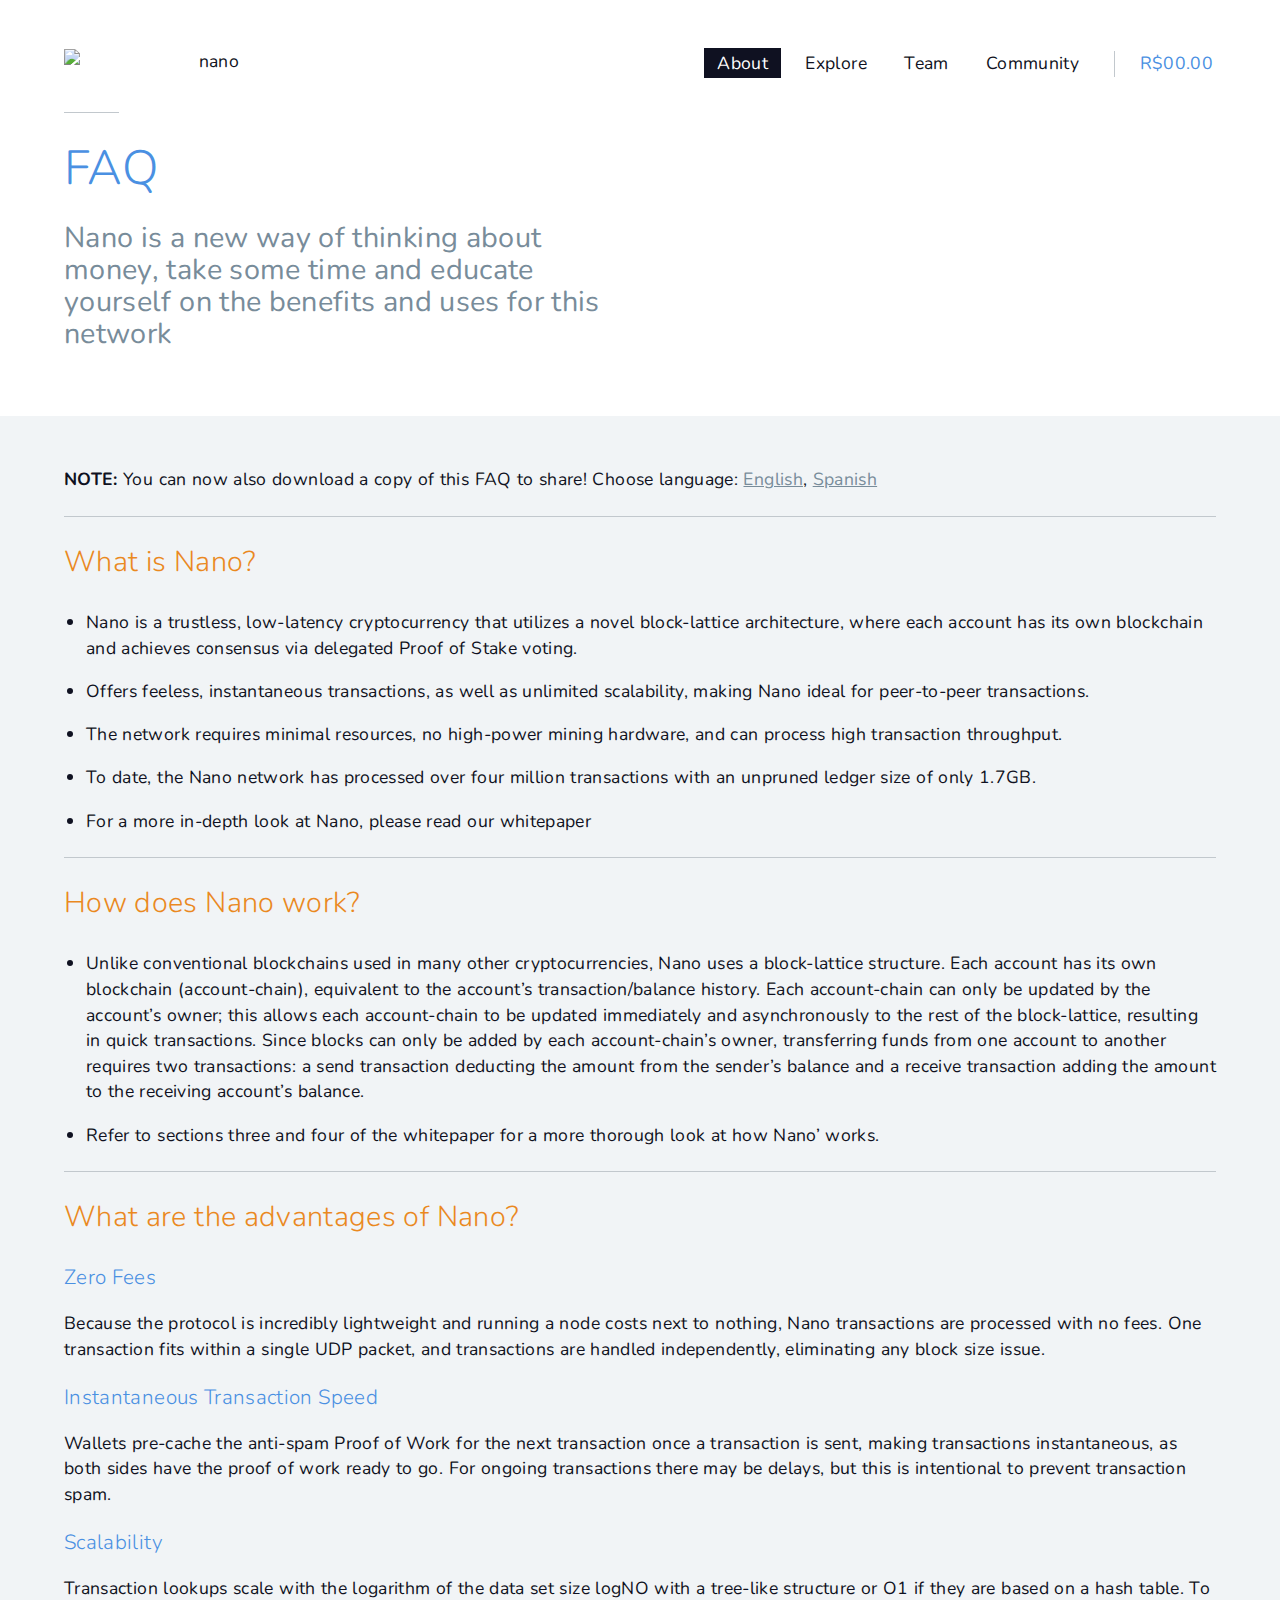
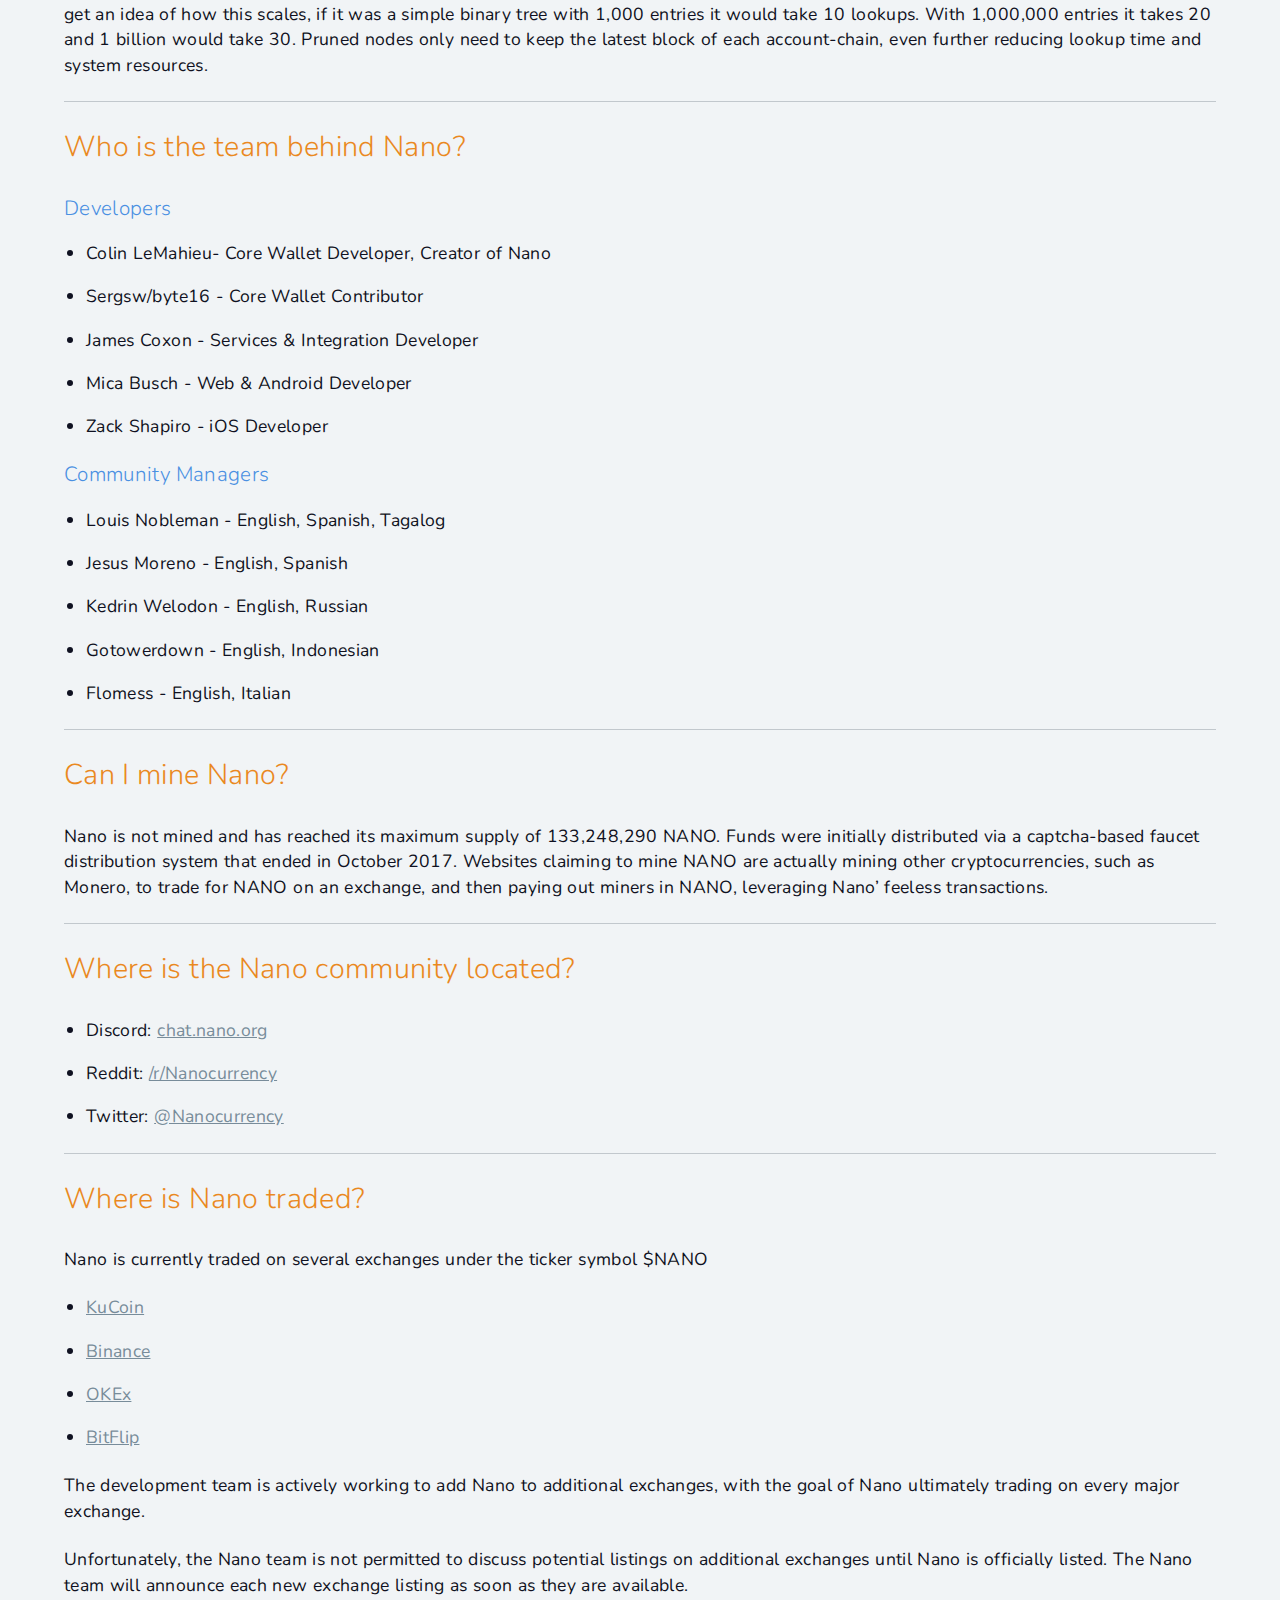
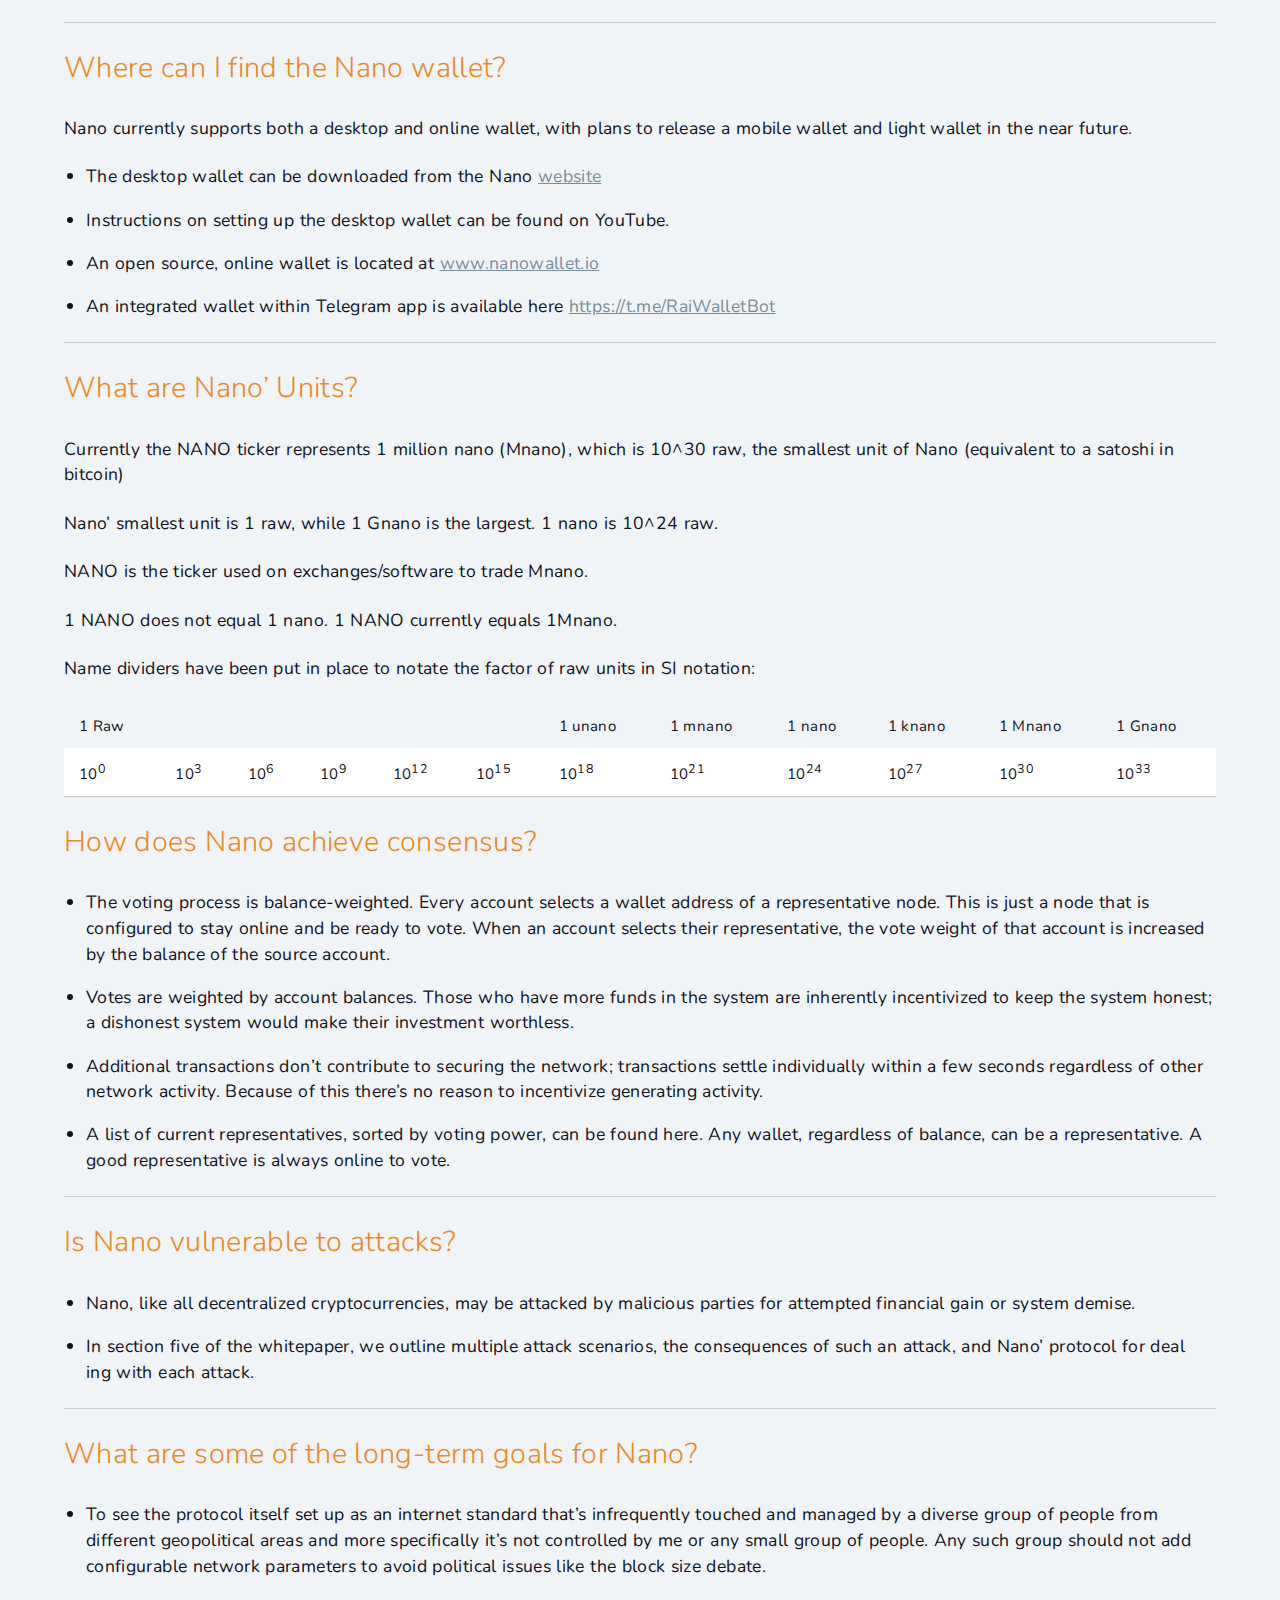
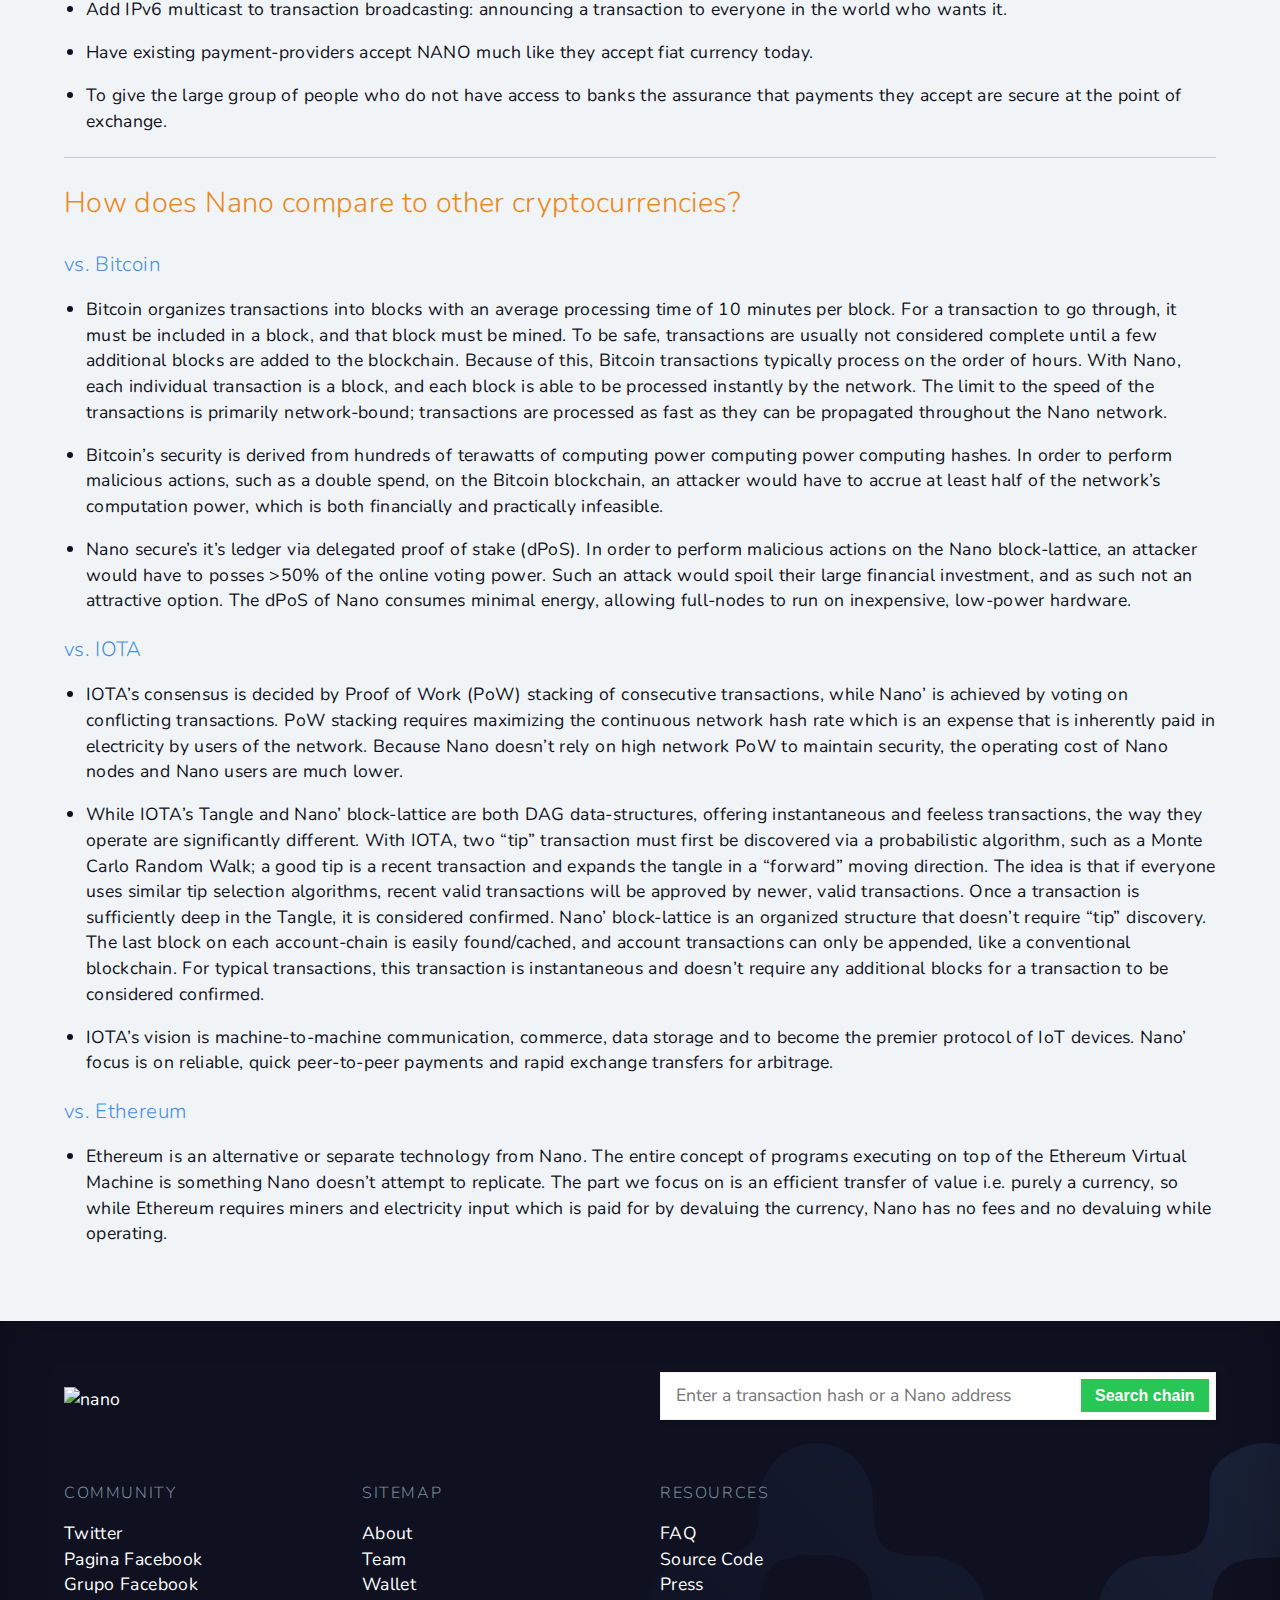
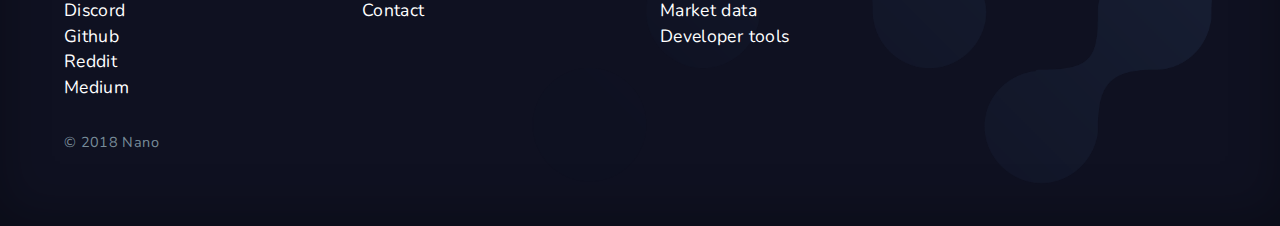
==== commit 4db96721: "fix" ====
--- a/faq.html
+++ b/faq.html
@@ -7,10 +7,14 @@
       <link rel="icon" type="image/png" href="./assets/icons/32x32.png" sizes="32x32">
       <link rel="icon" type="image/png" href="./assets/icons/16x16.png" sizes="16x16">
       <link rel="shortcut icon" href="./assets/icons/favicon.ico">
-      <title>FAQ | Nano</title>
+      <title>FAQ | Nano Brasil</title>
       <meta content="FAQ | Nano" property="og:title">
       <meta content="Digital currency for the real world – the fast and free way to pay for everything in life." property="description">
       <meta content="Digital currency for the real world – the fast and free way to pay for everything in life." property="og:description">
+	  <style>@charset "UTF-8";h2.bdr,header h1:before{border-top:1px solid #C2C8CD}.text,body,form input,form textarea{font-family:Nunito,"Helvetica Neue",Helvetica,Arial,sans-serif}.about__content,.cf:after,.grid:after,.tns-horizontal.tns-no-subpixel:after{clear:both}.inline li,.tabs__tab,footer li,nav ul li{list-style:none}.tns-outer{padding:0!important}.tns-outer [hidden]{display:none!important}.tns-outer [aria-controls],.tns-outer [data-action]{cursor:pointer}.tns-outer.ms-touch{overflow-x:scroll;overflow-y:hidden;-ms-overflow-style:none;-ms-scroll-chaining:none;-ms-scroll-snap-type:mandatory;-ms-scroll-snap-points-x:snapInterval(0,100%)}.container__no-overflow,.tns-controls__no-overflow,.tns-ovh{overflow:hidden}.tns-slider{-webkit-transition:all 0s;-moz-transition:all 0s;transition:all 0s}.tns-slider>.tns-item{-webkit-box-sizing:border-box;-moz-box-sizing:border-box;box-sizing:border-box}.tns-horizontal.tns-subpixel{white-space:nowrap}.tns-horizontal.tns-subpixel>.tns-item{display:inline-block;vertical-align:top;white-space:normal}.cf:after,.cf:before,.grid:after,.grid:before,.tns-horizontal.tns-no-subpixel:after{content:'';display:table}.tns-horizontal.tns-no-subpixel>.tns-item{float:left;margin-right:-100%}.tns-gallery,.tns-no-calc{position:relative;left:0}.tns-gallery>.tns-item{position:absolute;left:-100%;-webkit-transition:transform 0s,opacity 0s;-moz-transition:transform 0s,opacity 0s;transition:transform 0s,opacity 0s}.tns-lazy-img{-webkit-transition:opacity .6s;-moz-transition:opacity .6s;transition:opacity .6s;opacity:.6}.tns-lazy-img.loaded{opacity:1}.tns-ah{-webkit-transition:height 0s;-moz-transition:height 0s;transition:height 0s}.tns-hdx{overflow-x:hidden}.tns-hdy{overflow-y:hidden}.tns-visually-hidden{position:absolute;left:-10000em}.tns-transparent{opacity:0;visibility:hidden}.tns-fadeIn{opacity:1;filter:alpha(opacity=100);z-index:0}.tns-fadeOut,.tns-normal{opacity:0;filter:alpha(opacity=0);z-index:-1}header h1:before,header.intro h1:after{content:' '}.grid{margin-left:-20px;margin-right:-20px}.grid.col{margin-left:0;margin-right:0}.grid>.col{box-sizing:border-box;padding-right:20px;padding-left:20px}.grid--center>.col{margin-left:auto;margin-right:auto;float:none}.grid--no-gutter{margin-left:0;margin-right:0}.grid--no-gutter>.col{padding-right:0;padding-left:0}.grid--push{margin-top:40px}.col{float:left;position:relative}.col--right{float:right}.w-1-1{width:100%}.w-2-3,.w-8-12{width:66.66%}.w-1-2,.w-6-12{width:50%}.w-1-3,.w-2-6,.w-4-12{width:33.33%}.w-1-4,.w-3-12{width:25%}.w-1-5{width:20%}.w-1-6,.w-2-12{width:16.667%}.w-1-7{width:14.28%}.w-1-8{width:12.5%}.w-1-9{width:11.1%}.w-1-10{width:10%}.w-1-11{width:9.09%}.w-1-12{width:8.33%}.w-11-12{width:91.66%}.w-10-12{width:83.333%}.w-3-4,.w-9-12{width:75%}.w-4-5{width:80%}.w-5-12{width:41.66%}.w-7-12{width:58.33%}@media handheld,only screen and (max-width:50em){.grid{margin-left:0;margin-right:0}.col{float:none;width:auto}.grid>.col{padding-left:0;padding-right:0}.bs-grid{margin-left:-10px;margin-right:-10px}.bs-grid>.col{padding-left:10px;padding-right:10px}.bs-w-1-1{float:left;width:100%}.bs-w-2-3,.bs-w-8-12{float:left;width:66.66%}.bs-w-1-2,.bs-w-6-12{float:left;width:50%}.bs-w-1-3,.bs-w-4-12{float:left;width:33.33%}.bs-w-1-4,.bs-w-3-12{float:left;width:25%}.bs-w-1-5{float:left;width:20%}.bs-w-1-6,.bs-w-2-12{float:left;width:16.667%}.bs-w-1-7{float:left;width:14.28%}.bs-w-1-8{float:left;width:12.5%}.bs-w-1-9{float:left;width:11.1%}.bs-w-1-10{float:left;width:10%}.bs-w-1-11{float:left;width:9.09%}.bs-w-1-12{float:left;width:8.33%}.bs-w-11-12{float:left;width:91.66%}.bs-w-10-12{float:left;width:83.333%}.bs-w-3-4,.bs-w-9-12{float:left;width:75%}.bs-w-5-12{float:left;width:41.66%}.bs-w-7-12{float:left;width:58.33%}}@keyframes fadein{from{opacity:0}to{opacity:1}}@keyframes fadedropin{from{opacity:0;top:-10px}to{opacity:1;top:0}}*{padding:0;margin:0}a{text-decoration:none;color:inherit}.article-body a,.contextual a:hover,.document a,footer p a,header .container>p a{text-decoration:underline}p{margin-bottom:1.3em}h1,h2,h3,h4{font-weight:300;margin:0}h1{font-size:2.4rem;line-height:2.6rem}@media handheld,only screen and (max-width:50em){h1{font-size:2.2rem}}h2{font-size:1.8rem;line-height:1.9rem;margin-bottom:18px}h3{margin-bottom:20px}h2.bdr{padding-top:30px;padding-bottom:15px}.bg-dark{box-shadow:0 -10px 50px rgba(0,0,0,.3) inset;background:url(/assets/img/bg-logo-dark.png) 110% 75% no-repeat #0f1121;background-size:800px auto;color:#fff}.bg-light{background:#f1f4f6}.bg-white,body.page--index,header{background:#fff}.color-primary{color:#4a90e2}.color-secondary{color:#ea891f}.color-tertiary{color:#dd5e5d}.color-tint{color:#788c9a}.color-text,body{color:#0f1121}body{background:#f1f4f6;font-size:1.1rem;line-height:1.6rem;letter-spacing:.02em;font-weight:400}.container,.tns-controls{max-width:1200px;margin:0 auto;padding:4% 5%;position:relative}header .container>p.wide,header h1{max-width:930px}.container .no-pad,.tns-controls .no-pad{padding-top:0;padding-bottom:0}@media handheld,only screen and (max-width:50em){.container,.tns-controls{padding:9% 5%}}.tns-controls{position:absolute;top:0;left:0;right:0;padding:28px 0 0;text-align:right}header.intro,nav{position:relative}header{padding-bottom:15px}header.compact .container{padding-bottom:20px}@media handheld,only screen and (max-width:50em){.tns-controls{right:5%}.tns-outer{margin:0 5%}header.compact .container{padding-bottom:0}}header h1{margin-bottom:2rem;font-size:3rem;color:#4a90e2}header h1:before{display:block;padding-bottom:35px;width:55px}header .container>p{color:#788c9a;font-size:1.8rem;line-height:2rem;margin-bottom:0}@media handheld,only screen and (min-width:50em){header .container>p{max-width:50%}}header.intro{background:0 0;z-index:1;animation:fadein .4s both ease-in;text-align:center}header.intro h1{font-size:2.5rem;line-height:2.9rem;color:#fff;margin:0 auto}@media handheld,only screen and (max-width:50em){header.intro h1{font-size:2.3rem;line-height:2.7rem}}header.intro h1:before{border-top:none;padding-bottom:o;width:0;margin:0}header.intro h1:after{border-bottom:1px solid #C2C8CD;display:block;padding-bottom:35px;width:55px;margin:0 auto 35px}header.intro .inline{margin:0 0 40px;font-size:1.4rem}header.intro .video__wrapper{margin-left:auto;margin-right:auto;padding-bottom:100px;width:100%;max-width:910px}header.intro .video__wrapper img{display:block;width:100%;cursor:pointer}header.intro .container{padding-bottom:0}footer .logo{margin:15px 0}footer h3,footer p{color:#788c9a;margin-top:30px}footer .grid{margin-bottom:2%}footer h3{text-transform:uppercase;margin-bottom:15px;font-size:1rem;letter-spacing:.1em}footer li a{display:block}footer li a:hover{color:#ea891f}footer p{font-size:.9rem}footer .exchange-logo{width:100%;max-width:185px}.nav-wrap{background:#fff}nav{padding-bottom:3%}nav .logo{margin-bottom:10px;margin-left:3px}nav ul{margin-top:-5px}nav ul li{margin:0 3px;display:inline-block}@media handheld,only screen and (min-width:50em){nav .logo,nav ul{display:inline-block}nav{text-align:right}nav .logo{float:left;margin:-2px 0 0}}nav ul a{display:block;padding:3px 13px 1px}@media handheld,only screen and (max-width:50em){footer{padding-bottom:100px}nav ul{overflow:scroll;position:fixed;left:0;right:0;bottom:0;z-index:100;background:#fff;padding:10px 6px;border-top:1px solid #C2C8CD;white-space:nowrap}nav ul a{padding-left:6px;padding-right:6px}nav ul a.active,nav ul a:hover{text-decoration:underline}}@media handheld,only screen and (min-width:50em){nav ul a.active,nav ul a:hover{background:#0f1121;color:#fff}nav .xrb{border-left:1px solid #C2C8CD;margin-left:13px;padding-left:25px}}nav .xrb{color:#4a90e2}.button,.tns-controls button{box-shadow:1px 2px 4px 0 rgba(66,84,108,.29);padding:.47em .9em;transition:all .1s;display:inline-block;transform:scale(1);position:relative;background:#fff;color:#0f1121;cursor:pointer;outline:0;appearance:none;border:0;border-radius:0;box-sizing:border-box;font-weight:700;margin-bottom:5px}.button:hover,.tns-controls button:hover{box-shadow:3px 5px 7px 0 rgba(66,84,108,.29);transform:scale(1.05);z-index:1}.button--small,.tns-controls button--small{font-size:.95rem;padding:.2em .8em}.button--primary,.tns-controls button--primary{background:#4a90e2;color:#fff}.button--secondary,.tns-controls button--secondary{background:#ea891f;color:#fff}.button--dark,.tns-controls button--dark{background:#0f1121;color:#fff}.button--full,.tns-controls button--full{width:100%;text-align:center}.tns-controls button{font-size:1rem;margin-left:20px}.features .col{position:relative;animation:fadedropin .6s both ease-in-out}.features .col:nth-child(1){animation-delay:.1s}.features .col:nth-child(2){animation-delay:.5s}.features .col:nth-child(3){animation-delay:1s}.features h2,.features p{margin-bottom:1rem}.features .button{font-size:1rem}.features__icon{height:53px}@media handheld,only screen and (max-width:50em){.features .col{margin-bottom:50px}.features .col:last-of-type{margin-bottom:0}.usecases__usecase{margin-top:20px}}.news__article{border-top:1px solid rgba(150,150,150,.07);padding:25px 0}.news h3,.news p{margin-bottom:10px}.usecases{position:relative;color:#fff}.usecases .container{padding-top:40px;padding-bottom:0}.usecases__image{width:100%;height:auto;display:block;transform:scale(1);transition:transform .2s ease-in-out}.usecases__desc{padding:20px;font-size:1.2rem;font-weight:300;position:absolute;bottom:0;left:0;right:0;background:linear-gradient(to bottom,rgba(15,17,33,.4) 0,#0f1121 80%);margin-bottom:0}.usecases__usecase{position:relative;display:block;box-shadow:0 0 20px rgba(0,0,0,.2);overflow:hidden;transition:box-shadow .2s linear}body.page--usecases .usecases__usecase{margin-bottom:40px}.usecases__usecase .button{margin-top:20px}.usecases__usecase:hover{box-shadow:0 0 50px rgba(0,0,0,.4)}.usecases__usecase:hover .usecases__image{transform:scale(1.05)}.usecases:before{position:absolute;bottom:0;left:0;right:0;display:block;background:#0f1121;content:'';height:70%}.roadmap__inner{position:relative;margin-top:40px}@media handheld,only screen and (min-width:50em){.roadmap__inner{padding-top:30px;border-top:4px solid}.roadmap__inner:before{content:'';border-top:4px solid;display:block;position:absolute;top:-4px;width:10%;left:100%;float:left}}@media handheld,only screen and (max-width:50em){.usecases:before{height:80%}.roadmap__inner{padding-left:30px;border-left:4px solid}}.roadmap__item{position:relative;padding-top:20px}.roadmap__info{margin-right:40px}.roadmap__date{color:#788c9a}@media handheld,only screen and (min-width:50em){.roadmap__item{float:left;width:30%}.roadmap__item:before{content:'';display:block;height:30px;border-left:4px solid;position:absolute;bottom:100%}.roadmap__info{margin-left:40px}.roadmap__date{position:absolute;left:18px;top:25px;display:inline-block;transform-origin:0 0;transform:rotate(90deg)}}.contextual{text-transform:capitalize;background:#ea891f;color:#fff;max-width:250px;box-shadow:2px 2px 4px 0 rgba(0,0,0,.18);border-radius:4px;text-align:left;padding:8px 20px;position:absolute;width:100%;z-index:100;display:none}.contextual.active{display:block}.contextual:before{bottom:100%;left:50%;border:solid transparent;content:" ";height:0;width:0;position:absolute;pointer-events:none;border-color:rgba(136,183,213,0);border-bottom-color:#ea891f;border-width:15px;margin-left:-15px}@media handheld,only screen and (max-width:50em){.contextual:before{display:none}}.contextual a{display:block;border-bottom:1px solid rgba(255,255,255,.3);padding:10px 0}.contextual a:last-of-type{border-bottom:0}.contextual img{vertical-align:middle;width:24px;margin-right:13px;margin-top:-6px}@media handheld,only screen and (max-width:50em){#community{top:auto;left:5%;position:fixed;bottom:110px;width:auto;right:5%;max-width:none}}.team__header{font-size:2.4rem;line-height:2.6rem;margin-bottom:4%}form .button,form label{font-size:1.1rem}.partners__partner{margin-bottom:40px}.partners__partner p{margin-bottom:20px}.partners__partner img{margin-bottom:10px}.people img,.people p,.people__person{margin-bottom:20px}.partners h2{color:#788c9a}.people__person{display:inline-block;vertical-align:top;float:none}.people img{width:100%;height:auto}.people h2{color:#ea891f;margin-bottom:10px}.people .bio,form label{color:#788c9a}.people h2 .twitter_link{margin-left:8px;display:inline-block}.people h2 .twitter_link img{width:25px;margin:0}form label{display:block;margin-bottom:10px}form p{margin-bottom:30px}.text,form input,form textarea{background:#FFF;border:1px solid #F0F0F0;box-shadow:2px 2px 4px 0 rgba(0,0,0,.15);-webkit-font-smoothing:antialiased;-moz-osx-font-smoothing:grayscale;font-size:1.1rem;line-height:1.6rem;box-sizing:border-box;width:100%;padding:10px 15px;outline:0}.text:focus,form input:focus,form textarea:focus{border:1px solid #4a90e2}.contact h2{margin-top:40px}.contact h2:first-of-type{margin-top:0}.contact p{margin-bottom:20px}.lookup{position:relative}.lookup__button{font-size:1rem!important;background:#28C654;color:#fff;box-shadow:none!important}.article-item time,.box time{color:#788c9a;font-size:1rem}@media handheld,only screen and (min-width:50em){#community{left:auto;right:40px;top:50px}.lookup__button{position:absolute;top:7px;right:7px;margin:0!important}}@media handheld,only screen and (max-width:50em){.lookup__button{width:100%;margin:10px 0 0!important}}.article-item{margin-bottom:30px}.article-item time{margin-bottom:5px;display:block}.article-item h2{margin-bottom:10px}.article-item span{margin-bottom:5px;display:inline-block}.box{margin-bottom:30px;display:block;background:#fff;box-shadow:1px 1px 5px rgba(0,0,0,.1);padding:20px;position:relative}.box--fix{min-height:170px}.box__footer{position:absolute;bottom:20px;left:20px}.box time{margin-bottom:5px;display:block}.box h2{margin-bottom:10px}.box span{margin-bottom:5px;display:inline-block}.tool{margin-bottom:30px}.badge{background:#f1f4f6;border-radius:10px;padding:1px 9px;font-size:.8em}table{font-size:15px;width:100%;margin-top:20px;word-break:normal;word-break:keep-all;border-spacing:0;border-collapse:collapse;text-align:left;overflow:scroll;-webkit-overflow-scrolling:touch}@media handheld,only screen and (max-width:800px){table{display:block}}table th{font-weight:700;background:#fff}table td,table th{padding:8px 15px;border-top:1px solid #f1f4f6}table tr{background-color:#f1f4f6}table tr:nth-child(2n){background-color:#fff}table tbody tr:hover{background-color:#788c9a;color:#fff!important}.announce{background-color:#4a90e2}.announce .container{padding-top:0;padding-bottom:0;text-align:center}@media handheld,only screen and (min-width:50em){.announce .container .button{margin-left:15px;vertical-align:middle}}@media handheld,only screen and (max-width:50em){.announce .container .button{margin-top:10px;width:100%;text-align:center}}.announce .container p{color:#fff;padding-top:18px;padding-bottom:18px;margin-bottom:0}.document a{color:#788c9a}.document h2{color:#ea891f;border-top:1px solid #C2C8CD;padding-top:30px;padding-bottom:15px}.document h3{color:#4a90e2}.document ul{padding-left:22px;margin-bottom:1.3em}.document ul li{margin-bottom:1em}.article-body a:hover{text-decoration:none}.tabs{display:inline-block;border:1px solid #28c653;background:#fff;overflow:hidden}.tabs__tab{float:left}.tabs__tab a{padding:5px 13px 3px;display:block}.tabs__tab a:hover{background:#eee}.tab--active a,.tabs__tab.tab--active a:hover{background:#28c653;color:#fff}.wallet{padding-bottom:0!important;text-align:center}.wallet__icon{max-width:160px;height:auto;display:block;margin:0 auto 20px}.about__content h2{font-size:2rem;line-height:2.2rem;margin-bottom:30px}.about__image{box-sizing:border-box;margin-bottom:40px}.about__image img{width:100%}.about__image__pad-left{padding-left:5%}.about__image__pad-right{padding-right:5%}@media handheld,only screen and (max-width:50em){.about__image{padding-left:0!important;padding-right:0!important}}.responsive-video{position:relative;padding-bottom:56.25%;padding-top:25px;height:0}.responsive-video iframe{position:absolute;top:0;left:0;width:100%;height:100%}.inline li{margin-bottom:5px}@media handheld,only screen and (min-width:50em){.inline li{display:inline-block;padding-right:10px;margin-right:6px}.inline li:after{content:'·';font-size:26px;padding-left:20px;color:#bbb}.inline li:last-of-type{padding-right:0;margin-right:0}.inline li:last-of-type:after{content:''}}@media (min-width: 1035px){header.intro .video__wrapper {min-height: 512px;}}
+	  </style>
+	  <script src="./assets/js/webfont.js"></script>
+	  <script>WebFont.load({google:{families:["Nunito"]}});</script>
       <link rel="stylesheet" href="./assets/css/main.css?v=2">
    </head>
    <body class="page--faq">
@@ -23,7 +27,7 @@
                   <li><a href="https://nano.org/en/explore/">Explore</a></li>
                   <li><a href="https://nano.org/en/team">Team</a></li>
                   <li><a href="#community" class="trigger-contextual">Community</a></li>
-                  <li class="xrb">$9.21</li>
+                  <li class="xrb">R$00.00</li>
                </ul>
                <div id="community" class="contextual"><a href="https://twitter.com/nanobras" target="_blank"><img src="./assets/img/twitter.svg" alt="Icon">twitter</a> <a href="https://facebook.com/nanobras" target="_blank"><img src="./assets/img/facebook.svg" alt="Icon">página facebook</a> <a href="https://facebook.com/groups/nanobr" target="_blank"><img src="./assets/img/facebook-group.svg" alt="Icon">grupo facebook</a> <a href="https://discord.io/nanobrasil" target="_blank"><img src="./assets/img/discord.svg" alt="Icon">discord</a> <a href="https://github.com/nanobrasil" target="_blank"><img src="./assets/img/github.svg" alt="Icon">github</a> <a href="https://reddit.com/r/nanobrasil" target="_blank"><img src="./assets/img/reddit.svg" alt="Icon">reddit</a> <a href="https://medium.com/@nanobrasil" target="_blank"><img src="./assets/img/medium.svg" alt="Icon">medium</a></div>
             </nav>
@@ -220,5 +224,13 @@
          </div>
       </footer>
       <script src="/assets/js/tinyslider.js"></script><script>function toggleContextual(e){e.preventDefault(),document.getElementById(this.href.split("#")[1]).classList.toggle("active")}tns({container:".carousel",items:1,slideBy:"page",nav:!1,responsive:{800:{items:4}}});var o,community=document.getElementById("community"),triggers=document.querySelectorAll(".trigger-contextual");for(o=0;o<triggers.length;++o)triggers[o].addEventListener("click",toggleContextual,!1)</script>
+	  <script>
+	  (function(e,t,n,i,s,a,c){e[n]=e[n]||function(){(e[n].q=e[n].q||[]).push(arguments)}
+	  ;a=t.createElement(i);c=t.getElementsByTagName(i)[0];a.async=true;a.src=s
+	  ;c.parentNode.insertBefore(a,c)
+	  })(window,document,"galite","script","./assets/js/ga-lite.min.js");
+	  galite('create', 'UA-114148535-1', 'auto');
+	  galite('send', 'pageview');
+	  </script>
    </body>
 </html>--- a/assets/css/main.css
+++ b/assets/css/main.css
@@ -1,1132 +1 @@
-@charset "UTF-8";
-@import url("https://fonts.googleapis.com/css?family=Nunito:300,400");
-.tns-outer {
-  padding: 0 !important; }
-
-.tns-outer [hidden] {
-  display: none !important; }
-
-.tns-outer [aria-controls], .tns-outer [data-action] {
-  cursor: pointer; }
-
-.tns-outer.ms-touch {
-  overflow-x: scroll;
-  overflow-y: hidden;
-  -ms-overflow-style: none;
-  -ms-scroll-chaining: none;
-  -ms-scroll-snap-type: mandatory;
-  -ms-scroll-snap-points-x: snapInterval(0%, 100%); }
-
-.tns-slider {
-  -webkit-transition: all 0s;
-  -moz-transition: all 0s;
-  transition: all 0s; }
-
-.tns-slider > .tns-item {
-  -webkit-box-sizing: border-box;
-  -moz-box-sizing: border-box;
-  box-sizing: border-box; }
-
-.tns-horizontal.tns-subpixel {
-  white-space: nowrap; }
-
-.tns-horizontal.tns-subpixel > .tns-item {
-  display: inline-block;
-  vertical-align: top;
-  white-space: normal; }
-
-.tns-horizontal.tns-no-subpixel:after {
-  content: '';
-  display: table;
-  clear: both; }
-
-.tns-horizontal.tns-no-subpixel > .tns-item {
-  float: left;
-  margin-right: -100%; }
-
-.tns-no-calc {
-  position: relative;
-  left: 0; }
-
-.tns-gallery {
-  position: relative;
-  left: 0; }
-
-.tns-gallery > .tns-item {
-  position: absolute;
-  left: -100%;
-  -webkit-transition: opacity 0s;
-  -moz-transition: opacity 0s;
-  -webkit-transition: transform 0s, opacity 0s;
-  -moz-transition: transform 0s, opacity 0s;
-  transition: transform 0s, opacity 0s; }
-
-.tns-lazy-img {
-  -webkit-transition: opacity 0.6s;
-  -moz-transition: opacity 0.6s;
-  transition: opacity 0.6s;
-  opacity: 0.6; }
-
-.tns-lazy-img.loaded {
-  opacity: 1; }
-
-.tns-ah {
-  -webkit-transition: height 0s;
-  -moz-transition: height 0s;
-  transition: height 0s; }
-
-.tns-ovh {
-  overflow: hidden; }
-
-.tns-hdx {
-  overflow-x: hidden; }
-
-.tns-hdy {
-  overflow-y: hidden; }
-
-.tns-visually-hidden {
-  position: absolute;
-  left: -10000em; }
-
-.tns-transparent {
-  opacity: 0;
-  visibility: hidden; }
-
-.tns-fadeIn {
-  opacity: 1;
-  filter: alpha(opacity=100);
-  z-index: 0; }
-
-.tns-normal, .tns-fadeOut {
-  opacity: 0;
-  filter: alpha(opacity=0);
-  z-index: -1; }
-
-.grid:before,
-.grid:after,
-.cf:before,
-.cf:after {
-  content: '';
-  display: table; }
-
-.grid:after,
-.cf:after {
-  clear: both; }
-
-.grid {
-  margin-left: -20px;
-  margin-right: -20px; }
-  .grid.col {
-    margin-left: 0;
-    margin-right: 0; }
-
-.grid > .col {
-  box-sizing: border-box;
-  padding-right: 20px;
-  padding-left: 20px; }
-
-.grid--center > .col {
-  margin-left: auto;
-  margin-right: auto;
-  float: none; }
-
-.grid--no-gutter {
-  margin-left: 0;
-  margin-right: 0; }
-  .grid--no-gutter > .col {
-    padding-right: 0;
-    padding-left: 0; }
-
-.grid--push {
-  margin-top: 40px; }
-
-.col {
-  float: left;
-  position: relative; }
-
-.col--right {
-  float: right; }
-
-.w-1-1 {
-  width: 100%; }
-
-.w-2-3, .w-8-12 {
-  width: 66.66%; }
-
-.w-1-2, .w-6-12 {
-  width: 50%; }
-
-.w-1-3, .w-4-12, .w-2-6 {
-  width: 33.33%; }
-
-.w-1-4, .w-3-12 {
-  width: 25%; }
-
-.w-1-5 {
-  width: 20%; }
-
-.w-1-6, .w-2-12 {
-  width: 16.667%; }
-
-.w-1-7 {
-  width: 14.28%; }
-
-.w-1-8 {
-  width: 12.5%; }
-
-.w-1-9 {
-  width: 11.1%; }
-
-.w-1-10 {
-  width: 10%; }
-
-.w-1-11 {
-  width: 9.09%; }
-
-.w-1-12 {
-  width: 8.33%; }
-
-.w-11-12 {
-  width: 91.66%; }
-
-.w-10-12 {
-  width: 83.333%; }
-
-.w-9-12, .w-3-4 {
-  width: 75%; }
-
-.w-4-5 {
-  width: 80%; }
-
-.w-5-12 {
-  width: 41.66%; }
-
-.w-7-12 {
-  width: 58.33%; }
-
-@media handheld, only screen and (max-width: 50em) {
-  .grid {
-    margin-left: 0;
-    margin-right: 0; }
-  .col {
-    float: none;
-    width: auto; }
-  .grid > .col {
-    padding-left: 0;
-    padding-right: 0; }
-  .bs-grid {
-    margin-left: -10px;
-    margin-right: -10px; }
-  .bs-grid > .col {
-    padding-left: 10px;
-    padding-right: 10px; }
-  .bs-w-1-1 {
-    float: left;
-    width: 100%; }
-  .bs-w-2-3, .bs-w-8-12 {
-    float: left;
-    width: 66.66%; }
-  .bs-w-1-2, .bs-w-6-12 {
-    float: left;
-    width: 50%; }
-  .bs-w-1-3, .bs-w-4-12 {
-    float: left;
-    width: 33.33%; }
-  .bs-w-1-4, .bs-w-3-12 {
-    float: left;
-    width: 25%; }
-  .bs-w-1-5 {
-    float: left;
-    width: 20%; }
-  .bs-w-1-6, .bs-w-2-12 {
-    float: left;
-    width: 16.667%; }
-  .bs-w-1-7 {
-    float: left;
-    width: 14.28%; }
-  .bs-w-1-8 {
-    float: left;
-    width: 12.5%; }
-  .bs-w-1-9 {
-    float: left;
-    width: 11.1%; }
-  .bs-w-1-10 {
-    float: left;
-    width: 10%; }
-  .bs-w-1-11 {
-    float: left;
-    width: 9.09%; }
-  .bs-w-1-12 {
-    float: left;
-    width: 8.33%; }
-  .bs-w-11-12 {
-    float: left;
-    width: 91.66%; }
-  .bs-w-10-12 {
-    float: left;
-    width: 83.333%; }
-  .bs-w-9-12, .bs-w-3-4 {
-    float: left;
-    width: 75%; }
-  .bs-w-5-12 {
-    float: left;
-    width: 41.66%; }
-  .bs-w-7-12 {
-    float: left;
-    width: 58.33%; } }
-
-@keyframes fadein {
-  from {
-    opacity: 0; }
-  to {
-    opacity: 1; } }
-
-@keyframes fadedropin {
-  from {
-    opacity: 0;
-    top: -10px; }
-  to {
-    opacity: 1;
-    top: 0; } }
-
-* {
-  padding: 0;
-  margin: 0; }
-
-a {
-  text-decoration: none;
-  color: inherit; }
-
-p {
-  margin-bottom: 1.3em; }
-
-h1, h2, h3, h4 {
-  font-weight: 300;
-  margin: 0; }
-
-h1 {
-  font-size: 2.4rem;
-  line-height: 2.6rem; }
-
-@media handheld, only screen and (max-width: 50em) {
-  h1 {
-    font-size: 2.2rem; } }
-
-h2 {
-  font-size: 1.8rem;
-  line-height: 1.9rem;
-  margin-bottom: 18px; }
-
-h3 {
-  margin-bottom: 20px; }
-
-h2.bdr {
-  border-top: 1px solid #C2C8CD;
-  padding-top: 30px;
-  padding-bottom: 15px; }
-
-.bg-dark {
-  box-shadow: 0 -10px 50px rgba(0, 0, 0, 0.3) inset;
-  background: #0f1121 url(/assets/img/bg-logo-dark.png) no-repeat 110% 75%;
-  background-size: 800px auto;
-  color: #fff; }
-
-.bg-light {
-  background: #f1f4f6; }
-
-.bg-white {
-  background: #fff; }
-
-.color-primary {
-  color: #4a90e2; }
-
-.color-secondary {
-  color: #ea891f; }
-
-.color-tertiary {
-  color: #dd5e5d; }
-
-.color-tint {
-  color: #788c9a; }
-
-.color-text {
-  color: #0f1121; }
-
-body {
-  background: #f1f4f6;
-  color: #0f1121;
-  font-family: "Nunito", "Helvetica Neue", Helvetica, Arial, sans-serif;
-  font-size: 1.1rem;
-  line-height: 1.6rem;
-  letter-spacing: 0.02em;
-  font-weight: 400; }
-  body.page--index {
-    background: #fff; }
-
-.container,
-.tns-controls {
-  max-width: 1200px;
-  margin: 0 auto;
-  padding: 4% 5%;
-  position: relative; }
-  .container .no-pad,
-  .tns-controls .no-pad {
-    padding-top: 0;
-    padding-bottom: 0; }
-  @media handheld, only screen and (max-width: 50em) {
-    .container,
-    .tns-controls {
-      padding: 9% 5%; } }
-  .container__no-overflow,
-  .tns-controls__no-overflow {
-    overflow: hidden; }
-
-.tns-controls {
-  position: absolute;
-  top: 0;
-  left: 0;
-  right: 0;
-  padding: 28px 0 0;
-  text-align: right; }
-  @media handheld, only screen and (max-width: 50em) {
-    .tns-controls {
-      right: 5%; } }
-
-@media handheld, only screen and (max-width: 50em) {
-  .tns-outer {
-    margin: 0 5%; } }
-
-header {
-  background: #fff;
-  padding-bottom: 15px; }
-  header.compact .container {
-    padding-bottom: 20px; }
-    @media handheld, only screen and (max-width: 50em) {
-      header.compact .container {
-        padding-bottom: 0; } }
-  header h1 {
-    max-width: 930px;
-    margin-bottom: 2rem;
-    font-size: 3rem;
-    color: #4a90e2; }
-    header h1:before {
-      border-top: 1px solid #C2C8CD;
-      content: ' ';
-      display: block;
-      padding-bottom: 35px;
-      width: 55px; }
-  header .container > p {
-    color: #788c9a;
-    font-size: 1.8rem;
-    line-height: 2rem;
-    margin-bottom: 0; }
-    header .container > p.wide {
-      max-width: 930px; }
-    header .container > p a {
-      text-decoration: underline; }
-    @media handheld, only screen and (min-width: 50em) {
-      header .container > p {
-        max-width: 50%; } }
-
-header.intro {
-  background: transparent;
-  position: relative;
-  z-index: 1;
-  animation: fadein 0.4s both ease-in;
-  text-align: center; }
-  header.intro h1 {
-    font-size: 2.5rem;
-    line-height: 2.9rem;
-    color: #fff;
-    margin: 0 auto 0 auto; }
-    @media handheld, only screen and (max-width: 50em) {
-      header.intro h1 {
-        font-size: 2.3rem;
-        line-height: 2.7rem; } }
-    header.intro h1:before {
-      border-top: none;
-      padding-bottom: o;
-      width: 0;
-      margin: 0; }
-    header.intro h1:after {
-      border-bottom: 1px solid #C2C8CD;
-      content: ' ';
-      display: block;
-      padding-bottom: 35px;
-      width: 55px;
-      margin: 0 auto 35px auto; }
-  header.intro .inline {
-    margin: 0 0 40px 0;
-    font-size: 1.4rem; }
-  header.intro .video__wrapper {
-    margin-left: auto;
-    margin-right: auto;
-    padding-bottom: 100px;
-    width: 100%;
-    max-width: 910px; }
-    header.intro .video__wrapper img {
-      display: block;
-      width: 100%;
-      cursor: pointer; }
-  header.intro .container {
-    padding-bottom: 0px; }
-
-@media handheld, only screen and (max-width: 50em) {
-  footer {
-    padding-bottom: 100px; } }
-
-footer .logo {
-  margin: 15px 0; }
-
-footer .grid {
-  margin-bottom: 2%; }
-
-footer h3 {
-  margin-top: 30px;
-  color: #788c9a;
-  text-transform: uppercase;
-  margin-bottom: 15px;
-  font-size: 1rem;
-  letter-spacing: 0.1em; }
-
-footer li {
-  list-style: none; }
-  footer li a {
-    display: block; }
-    footer li a:hover {
-      color: #ea891f; }
-
-footer p {
-  font-size: 0.9rem;
-  color: #788c9a;
-  margin-top: 30px; }
-  footer p a {
-    text-decoration: underline; }
-
-footer .exchange-logo {
-  width: 100%;
-  max-width: 185px; }
-
-.nav-wrap {
-  background: #fff; }
-
-nav {
-  padding-bottom: 3%;
-  position: relative; }
-  nav .logo {
-    margin-bottom: 10px;
-    margin-left: 3px; }
-  nav ul {
-    margin-top: -5px; }
-    nav ul li {
-      list-style: none;
-      margin: 0 3px;
-      display: inline-block; }
-  @media handheld, only screen and (min-width: 50em) {
-    nav {
-      text-align: right; }
-      nav .logo {
-        float: left;
-        display: inline-block;
-        margin: -2px 0 0 0; }
-      nav ul {
-        display: inline-block; } }
-  @media handheld, only screen and (max-width: 50em) {
-    nav ul {
-      overflow: scroll;
-      position: fixed;
-      left: 0;
-      right: 0;
-      bottom: 0;
-      z-index: 100;
-      background: #fff;
-      padding: 10px 6px;
-      border-top: 1px solid #C2C8CD;
-      white-space: nowrap; } }
-  nav ul a {
-    display: block;
-    padding: 3px 13px 1px; }
-    @media handheld, only screen and (max-width: 50em) {
-      nav ul a {
-        padding-left: 6px;
-        padding-right: 6px; } }
-    @media handheld, only screen and (min-width: 50em) {
-      nav ul a:hover, nav ul a.active {
-        background: #0f1121;
-        color: #fff; } }
-    @media handheld, only screen and (max-width: 50em) {
-      nav ul a:hover, nav ul a.active {
-        text-decoration: underline; } }
-  nav .xrb {
-    color: #4a90e2; }
-    @media handheld, only screen and (min-width: 50em) {
-      nav .xrb {
-        border-left: 1px solid #C2C8CD;
-        margin-left: 13px;
-        padding-left: 25px; } }
-
-.button,
-.tns-controls button {
-  box-shadow: 1px 2px 4px 0 rgba(66, 84, 108, 0.29);
-  padding: .47em .9em;
-  transition: all 0.1s;
-  display: inline-block;
-  transform: scale(1);
-  position: relative;
-  background: #fff;
-  color: #0f1121;
-  cursor: pointer;
-  outline: none;
-  appearance: none;
-  border: 0;
-  border-radius: 0;
-  box-sizing: border-box;
-  font-weight: bold;
-  margin-bottom: 5px; }
-  .button:hover,
-  .tns-controls button:hover {
-    box-shadow: 3px 5px 7px 0 rgba(66, 84, 108, 0.29);
-    transform: scale(1.05);
-    z-index: 1; }
-  .button--small,
-  .tns-controls button--small {
-    font-size: 0.95rem;
-    padding: .2em .8em; }
-  .button--primary,
-  .tns-controls button--primary {
-    background: #4a90e2;
-    color: #fff; }
-  .button--secondary,
-  .tns-controls button--secondary {
-    background: #ea891f;
-    color: #fff; }
-  .button--dark,
-  .tns-controls button--dark {
-    background: #0f1121;
-    color: #fff; }
-  .button--full,
-  .tns-controls button--full {
-    width: 100%;
-    text-align: center; }
-
-.tns-controls button {
-  font-size: 1rem;
-  margin-left: 20px; }
-
-.features .col {
-  position: relative;
-  animation: fadedropin 0.6s both ease-in-out; }
-
-.features .col:nth-child(1) {
-  animation-delay: 0.1s; }
-
-.features .col:nth-child(2) {
-  animation-delay: 0.5s; }
-
-.features .col:nth-child(3) {
-  animation-delay: 1s; }
-
-.features h2 {
-  margin-bottom: 1rem; }
-
-.features p {
-  margin-bottom: 1rem; }
-
-.features .button {
-  font-size: 1rem; }
-
-.features__icon {
-  height: 53px; }
-
-@media handheld, only screen and (max-width: 50em) {
-  .features .col {
-    margin-bottom: 50px; }
-    .features .col:last-of-type {
-      margin-bottom: 0; } }
-
-.news__article {
-  border-top: 1px solid rgba(150, 150, 150, 0.07);
-  padding: 25px 0; }
-
-.news h3 {
-  margin-bottom: 10px; }
-
-.news p {
-  margin-bottom: 10px; }
-
-.usecases {
-  position: relative;
-  color: #fff; }
-  .usecases .container {
-    padding-top: 40px;
-    padding-bottom: 0; }
-  .usecases__image {
-    width: 100%;
-    height: auto;
-    display: block;
-    transform: scale(1);
-    transition: transform 0.2s ease-in-out; }
-  .usecases__desc {
-    padding: 20px;
-    font-size: 1.2rem;
-    font-weight: 300;
-    position: absolute;
-    bottom: 0;
-    left: 0;
-    right: 0;
-    background: linear-gradient(to bottom, rgba(15, 17, 33, 0.4) 0%, #0f1121 80%);
-    margin-bottom: 0; }
-  .usecases__usecase {
-    position: relative;
-    display: block;
-    box-shadow: 0px 0px 20px rgba(0, 0, 0, 0.2);
-    overflow: hidden;
-    transition: box-shadow 0.2s linear; }
-    @media handheld, only screen and (max-width: 50em) {
-      .usecases__usecase {
-        margin-top: 20px; } }
-    body.page--usecases .usecases__usecase {
-      margin-bottom: 40px; }
-    .usecases__usecase .button {
-      margin-top: 20px; }
-    .usecases__usecase:hover {
-      box-shadow: 0px 0px 50px rgba(0, 0, 0, 0.4); }
-      .usecases__usecase:hover .usecases__image {
-        transform: scale(1.05); }
-  .usecases:before {
-    position: absolute;
-    bottom: 0;
-    left: 0;
-    right: 0;
-    display: block;
-    background: #0f1121;
-    content: '';
-    height: 70%; }
-    @media handheld, only screen and (max-width: 50em) {
-      .usecases:before {
-        height: 80%; } }
-
-.roadmap__inner {
-  position: relative;
-  margin-top: 40px; }
-  @media handheld, only screen and (min-width: 50em) {
-    .roadmap__inner {
-      padding-top: 30px;
-      border-top: 4px solid; }
-      .roadmap__inner:before {
-        content: '';
-        border-top: 4px solid;
-        display: block;
-        position: absolute;
-        top: -4px;
-        width: 10%;
-        left: 100%;
-        float: left; } }
-  @media handheld, only screen and (max-width: 50em) {
-    .roadmap__inner {
-      padding-left: 30px;
-      border-left: 4px solid; } }
-
-.roadmap__item {
-  position: relative;
-  padding-top: 20px; }
-  @media handheld, only screen and (min-width: 50em) {
-    .roadmap__item {
-      float: left;
-      width: 30%; }
-      .roadmap__item:before {
-        content: '';
-        display: block;
-        height: 30px;
-        border-left: 4px solid;
-        position: absolute;
-        bottom: 100%; } }
-
-.roadmap__info {
-  margin-right: 40px; }
-  @media handheld, only screen and (min-width: 50em) {
-    .roadmap__info {
-      margin-left: 40px; } }
-
-.roadmap__date {
-  color: #788c9a; }
-  @media handheld, only screen and (min-width: 50em) {
-    .roadmap__date {
-      position: absolute;
-      left: 18px;
-      top: 25px;
-      display: inline-block;
-      transform-origin: 0 0;
-      transform: rotate(90deg); } }
-
-.contextual {
-  text-transform: capitalize;
-  background: #ea891f;
-  color: #fff;
-  max-width: 250px;
-  box-shadow: 2px 2px 4px 0 rgba(0, 0, 0, 0.18);
-  border-radius: 4px;
-  text-align: left;
-  padding: 8px 20px;
-  position: absolute;
-  width: 100%;
-  z-index: 100;
-  display: none; }
-  .contextual.active {
-    display: block; }
-  .contextual:before {
-    bottom: 100%;
-    left: 50%;
-    border: solid transparent;
-    content: " ";
-    height: 0;
-    width: 0;
-    position: absolute;
-    pointer-events: none;
-    border-color: rgba(136, 183, 213, 0);
-    border-bottom-color: #ea891f;
-    border-width: 15px;
-    margin-left: -15px; }
-    @media handheld, only screen and (max-width: 50em) {
-      .contextual:before {
-        display: none; } }
-  .contextual a {
-    display: block;
-    border-bottom: 1px solid rgba(255, 255, 255, 0.3);
-    padding: 10px 0; }
-    .contextual a:last-of-type {
-      border-bottom: 0; }
-    .contextual a:hover {
-      text-decoration: underline; }
-  .contextual img {
-    vertical-align: middle;
-    width: 24px;
-    margin-right: 13px;
-    margin-top: -6px; }
-
-@media handheld, only screen and (max-width: 50em) {
-  #community {
-    top: auto;
-    left: 5%;
-    position: fixed;
-    bottom: 110px;
-    width: auto;
-    right: 5%;
-    max-width: none; } }
-
-@media handheld, only screen and (min-width: 50em) {
-  #community {
-    left: auto;
-    right: 40px;
-    top: 50px; } }
-
-.team__header {
-  font-size: 2.4rem;
-  line-height: 2.6rem;
-  margin-bottom: 4%; }
-
-.partners__partner {
-  margin-bottom: 40px; }
-  .partners__partner p {
-    margin-bottom: 20px; }
-  .partners__partner img {
-    margin-bottom: 10px; }
-
-.partners h2 {
-  color: #788c9a; }
-
-.people__person {
-  margin-bottom: 20px;
-  display: inline-block;
-  vertical-align: top;
-  float: none; }
-
-.people img {
-  width: 100%;
-  height: auto;
-  margin-bottom: 20px; }
-
-.people p {
-  margin-bottom: 20px; }
-
-.people h2 {
-  color: #ea891f;
-  margin-bottom: 10px; }
-  .people h2 .twitter_link {
-    margin-left: 8px;
-    display: inline-block; }
-    .people h2 .twitter_link img {
-      width: 25px;
-      margin: 0; }
-
-.people .bio {
-  color: #788c9a; }
-
-form label {
-  font-size: 1.1rem;
-  display: block;
-  margin-bottom: 10px;
-  color: #788c9a; }
-
-form p {
-  margin-bottom: 30px; }
-
-form .button {
-  font-size: 1.1rem; }
-
-form input, form textarea, .text {
-  background: #FFFFFF;
-  border: 1px solid #F0F0F0;
-  box-shadow: 2px 2px 4px 0 rgba(0, 0, 0, 0.15);
-  font-family: "Nunito", "Helvetica Neue", Helvetica, Arial, sans-serif;
-  -webkit-font-smoothing: antialiased;
-  -moz-osx-font-smoothing: grayscale;
-  font-size: 1.1rem;
-  line-height: 1.6rem;
-  box-sizing: border-box;
-  width: 100%;
-  padding: 10px 15px;
-  outline: none; }
-  form input:focus, form textarea:focus, .text:focus {
-    border: 1px solid #4a90e2; }
-
-.contact h2 {
-  margin-top: 40px; }
-  .contact h2:first-of-type {
-    margin-top: 0; }
-
-.contact p {
-  margin-bottom: 20px; }
-
-.lookup {
-  position: relative; }
-  .lookup__button {
-    font-size: 1rem !important;
-    background: #28C654;
-    color: #fff;
-    box-shadow: none !important; }
-  @media handheld, only screen and (min-width: 50em) {
-    .lookup__button {
-      position: absolute;
-      top: 7px;
-      right: 7px;
-      margin: 0 !important; } }
-  @media handheld, only screen and (max-width: 50em) {
-    .lookup__button {
-      width: 100%;
-      margin: 10px 0 0 0 !important; } }
-
-.article-item {
-  margin-bottom: 30px; }
-  .article-item time {
-    color: #788c9a;
-    margin-bottom: 5px;
-    font-size: 1rem;
-    display: block; }
-  .article-item h2 {
-    margin-bottom: 10px; }
-  .article-item span {
-    margin-bottom: 5px;
-    display: inline-block; }
-
-.box {
-  margin-bottom: 30px;
-  display: block;
-  background: #fff;
-  box-shadow: 1px 1px 5px rgba(0, 0, 0, 0.1);
-  padding-top: 10px;
-  padding: 20px 20px;
-  position: relative; }
-  .box--fix {
-    min-height: 170px; }
-  .box__footer {
-    position: absolute;
-    bottom: 20px;
-    left: 20px; }
-  .box time {
-    color: #788c9a;
-    margin-bottom: 5px;
-    font-size: 1rem;
-    display: block; }
-  .box h2 {
-    margin-bottom: 10px; }
-  .box span {
-    margin-bottom: 5px;
-    display: inline-block; }
-
-.tool {
-  margin-bottom: 30px; }
-
-.badge {
-  background: #f1f4f6;
-  border-radius: 10px;
-  padding: 1px 9px;
-  font-size: 0.8em; }
-
-table {
-  font-size: 15px;
-  width: 100%;
-  margin-top: 20px;
-  word-break: normal;
-  word-break: keep-all;
-  border-spacing: 0;
-  border-collapse: collapse;
-  text-align: left;
-  overflow: scroll;
-  -webkit-overflow-scrolling: touch; }
-
-@media handheld, only screen and (max-width: 800px) {
-  table {
-    display: block; } }
-
-table th {
-  font-weight: bold;
-  background: #fff; }
-
-table th,
-table td {
-  padding: 8px 15px;
-  border-top: 1px solid #f1f4f6; }
-
-table tr {
-  background-color: #f1f4f6; }
-
-table tr:nth-child(2n) {
-  background-color: #fff; }
-
-table tbody tr:hover {
-  background-color: #788c9a;
-  color: #fff !important; }
-
-.announce {
-  background-color: #4a90e2; }
-  .announce .container {
-    padding-top: 0;
-    padding-bottom: 0;
-    text-align: center; }
-    @media handheld, only screen and (min-width: 50em) {
-      .announce .container .button {
-        margin-left: 15px;
-        vertical-align: middle; } }
-    @media handheld, only screen and (max-width: 50em) {
-      .announce .container .button {
-        margin-top: 10px;
-        width: 100%;
-        text-align: center; } }
-    .announce .container p {
-      color: #fff;
-      padding-top: 18px;
-      padding-bottom: 18px;
-      margin-bottom: 0; }
-
-.document a {
-  color: #788c9a;
-  text-decoration: underline; }
-
-.document h2 {
-  color: #ea891f;
-  border-top: 1px solid #C2C8CD;
-  padding-top: 30px;
-  padding-bottom: 15px; }
-
-.document h3 {
-  color: #4a90e2; }
-
-.document ul {
-  padding-left: 22px;
-  margin-bottom: 1.3em; }
-
-.document ul li {
-  margin-bottom: 1em; }
-
-.article-body a {
-  text-decoration: underline; }
-  .article-body a:hover {
-    text-decoration: none; }
-
-.tabs {
-  display: inline-block;
-  border: 1px solid #28c653;
-  background: #fff;
-  overflow: hidden; }
-
-.tabs__tab {
-  list-style: none;
-  float: left; }
-
-.tabs__tab a {
-  padding: 5px 13px 3px;
-  display: block; }
-
-.tabs__tab a:hover {
-  background: #eee; }
-
-.tab--active a,
-.tabs__tab.tab--active a:hover {
-  background: #28c653;
-  color: #fff; }
-
-.wallet {
-  padding-bottom: 0 !important;
-  text-align: center; }
-  .wallet__icon {
-    max-width: 160px;
-    height: auto;
-    display: block;
-    margin: 0 auto 20px auto; }
-
-.about__content {
-  clear: both; }
-  .about__content h2 {
-    font-size: 2rem;
-    line-height: 2.2rem;
-    margin-bottom: 30px; }
-
-.about__image {
-  box-sizing: border-box;
-  margin-bottom: 40px; }
-  .about__image img {
-    width: 100%; }
-  .about__image__pad-left {
-    padding-left: 5%; }
-  .about__image__pad-right {
-    padding-right: 5%; }
-  @media handheld, only screen and (max-width: 50em) {
-    .about__image {
-      padding-left: 0 !important;
-      padding-right: 0 !important; } }
-
-.responsive-video {
-  position: relative;
-  padding-bottom: 56.25%;
-  /* 16:9 */
-  padding-top: 25px;
-  height: 0; }
-  .responsive-video iframe {
-    position: absolute;
-    top: 0;
-    left: 0;
-    width: 100%;
-    height: 100%; }
-
-.inline li {
-  list-style: none;
-  margin-bottom: 5px; }
-
-@media handheld, only screen and (min-width: 50em) {
-  .inline li {
-    display: inline-block;
-    padding-right: 10px;
-    margin-right: 6px; }
-  .inline li:after {
-    content: '·';
-    font-size: 26px;
-    padding-left: 20px;
-    color: #bbb; }
-  .inline li:last-of-type {
-    padding-right: 0;
-    margin-right: 0; }
-  .inline li:last-of-type:after {
-    content: ''; } }
-
-/*# sourceMappingURL=[data-uri] */+@charset "UTF-8";h2.bdr,header h1:before{border-top:1px solid #C2C8CD}.text,body,form input,form textarea{font-family:Nunito,"Helvetica Neue",Helvetica,Arial,sans-serif}.about__content,.cf:after,.grid:after,.tns-horizontal.tns-no-subpixel:after{clear:both}.inline li,.tabs__tab,footer li,nav ul li{list-style:none}.tns-outer{padding:0!important}.tns-outer [hidden]{display:none!important}.tns-outer [aria-controls],.tns-outer [data-action]{cursor:pointer}.tns-outer.ms-touch{overflow-x:scroll;overflow-y:hidden;-ms-overflow-style:none;-ms-scroll-chaining:none;-ms-scroll-snap-type:mandatory;-ms-scroll-snap-points-x:snapInterval(0,100%)}.container__no-overflow,.tns-controls__no-overflow,.tns-ovh{overflow:hidden}.tns-slider{-webkit-transition:all 0s;-moz-transition:all 0s;transition:all 0s}.tns-slider>.tns-item{-webkit-box-sizing:border-box;-moz-box-sizing:border-box;box-sizing:border-box}.tns-horizontal.tns-subpixel{white-space:nowrap}.tns-horizontal.tns-subpixel>.tns-item{display:inline-block;vertical-align:top;white-space:normal}.cf:after,.cf:before,.grid:after,.grid:before,.tns-horizontal.tns-no-subpixel:after{content:'';display:table}.tns-horizontal.tns-no-subpixel>.tns-item{float:left;margin-right:-100%}.tns-gallery,.tns-no-calc{position:relative;left:0}.tns-gallery>.tns-item{position:absolute;left:-100%;-webkit-transition:transform 0s,opacity 0s;-moz-transition:transform 0s,opacity 0s;transition:transform 0s,opacity 0s}.tns-lazy-img{-webkit-transition:opacity .6s;-moz-transition:opacity .6s;transition:opacity .6s;opacity:.6}.tns-lazy-img.loaded{opacity:1}.tns-ah{-webkit-transition:height 0s;-moz-transition:height 0s;transition:height 0s}.tns-hdx{overflow-x:hidden}.tns-hdy{overflow-y:hidden}.tns-visually-hidden{position:absolute;left:-10000em}.tns-transparent{opacity:0;visibility:hidden}.tns-fadeIn{opacity:1;filter:alpha(opacity=100);z-index:0}.tns-fadeOut,.tns-normal{opacity:0;filter:alpha(opacity=0);z-index:-1}header h1:before,header.intro h1:after{content:' '}.grid{margin-left:-20px;margin-right:-20px}.grid.col{margin-left:0;margin-right:0}.grid>.col{box-sizing:border-box;padding-right:20px;padding-left:20px}.grid--center>.col{margin-left:auto;margin-right:auto;float:none}.grid--no-gutter{margin-left:0;margin-right:0}.grid--no-gutter>.col{padding-right:0;padding-left:0}.grid--push{margin-top:40px}.col{float:left;position:relative}.col--right{float:right}.w-1-1{width:100%}.w-2-3,.w-8-12{width:66.66%}.w-1-2,.w-6-12{width:50%}.w-1-3,.w-2-6,.w-4-12{width:33.33%}.w-1-4,.w-3-12{width:25%}.w-1-5{width:20%}.w-1-6,.w-2-12{width:16.667%}.w-1-7{width:14.28%}.w-1-8{width:12.5%}.w-1-9{width:11.1%}.w-1-10{width:10%}.w-1-11{width:9.09%}.w-1-12{width:8.33%}.w-11-12{width:91.66%}.w-10-12{width:83.333%}.w-3-4,.w-9-12{width:75%}.w-4-5{width:80%}.w-5-12{width:41.66%}.w-7-12{width:58.33%}@media handheld,only screen and (max-width:50em){.grid{margin-left:0;margin-right:0}.col{float:none;width:auto}.grid>.col{padding-left:0;padding-right:0}.bs-grid{margin-left:-10px;margin-right:-10px}.bs-grid>.col{padding-left:10px;padding-right:10px}.bs-w-1-1{float:left;width:100%}.bs-w-2-3,.bs-w-8-12{float:left;width:66.66%}.bs-w-1-2,.bs-w-6-12{float:left;width:50%}.bs-w-1-3,.bs-w-4-12{float:left;width:33.33%}.bs-w-1-4,.bs-w-3-12{float:left;width:25%}.bs-w-1-5{float:left;width:20%}.bs-w-1-6,.bs-w-2-12{float:left;width:16.667%}.bs-w-1-7{float:left;width:14.28%}.bs-w-1-8{float:left;width:12.5%}.bs-w-1-9{float:left;width:11.1%}.bs-w-1-10{float:left;width:10%}.bs-w-1-11{float:left;width:9.09%}.bs-w-1-12{float:left;width:8.33%}.bs-w-11-12{float:left;width:91.66%}.bs-w-10-12{float:left;width:83.333%}.bs-w-3-4,.bs-w-9-12{float:left;width:75%}.bs-w-5-12{float:left;width:41.66%}.bs-w-7-12{float:left;width:58.33%}}@keyframes fadein{from{opacity:0}to{opacity:1}}@keyframes fadedropin{from{opacity:0;top:-10px}to{opacity:1;top:0}}*{padding:0;margin:0}a{text-decoration:none;color:inherit}.article-body a,.contextual a:hover,.document a,footer p a,header .container>p a{text-decoration:underline}p{margin-bottom:1.3em}h1,h2,h3,h4{font-weight:300;margin:0}h1{font-size:2.4rem;line-height:2.6rem}@media handheld,only screen and (max-width:50em){h1{font-size:2.2rem}}h2{font-size:1.8rem;line-height:1.9rem;margin-bottom:18px}h3{margin-bottom:20px}h2.bdr{padding-top:30px;padding-bottom:15px}.bg-dark{box-shadow:0 -10px 50px rgba(0,0,0,.3) inset;background:url(/assets/img/bg-logo-dark.png) 110% 75% no-repeat #0f1121;background-size:800px auto;color:#fff}.bg-light{background:#f1f4f6}.bg-white,body.page--index,header{background:#fff}.color-primary{color:#4a90e2}.color-secondary{color:#ea891f}.color-tertiary{color:#dd5e5d}.color-tint{color:#788c9a}.color-text,body{color:#0f1121}body{background:#f1f4f6;font-size:1.1rem;line-height:1.6rem;letter-spacing:.02em;font-weight:400}.container,.tns-controls{max-width:1200px;margin:0 auto;padding:4% 5%;position:relative}header .container>p.wide,header h1{max-width:930px}.container .no-pad,.tns-controls .no-pad{padding-top:0;padding-bottom:0}@media handheld,only screen and (max-width:50em){.container,.tns-controls{padding:9% 5%}}.tns-controls{position:absolute;top:0;left:0;right:0;padding:28px 0 0;text-align:right}header.intro,nav{position:relative}header{padding-bottom:15px}header.compact .container{padding-bottom:20px}@media handheld,only screen and (max-width:50em){.tns-controls{right:5%}.tns-outer{margin:0 5%}header.compact .container{padding-bottom:0}}header h1{margin-bottom:2rem;font-size:3rem;color:#4a90e2}header h1:before{display:block;padding-bottom:35px;width:55px}header .container>p{color:#788c9a;font-size:1.8rem;line-height:2rem;margin-bottom:0}@media handheld,only screen and (min-width:50em){header .container>p{max-width:50%}}header.intro{background:0 0;z-index:1;animation:fadein .4s both ease-in;text-align:center}header.intro h1{font-size:2.5rem;line-height:2.9rem;color:#fff;margin:0 auto}@media handheld,only screen and (max-width:50em){header.intro h1{font-size:2.3rem;line-height:2.7rem}}header.intro h1:before{border-top:none;padding-bottom:o;width:0;margin:0}header.intro h1:after{border-bottom:1px solid #C2C8CD;display:block;padding-bottom:35px;width:55px;margin:0 auto 35px}header.intro .inline{margin:0 0 40px;font-size:1.4rem}header.intro .video__wrapper{margin-left:auto;margin-right:auto;padding-bottom:100px;width:100%;max-width:910px}header.intro .video__wrapper img{display:block;width:100%;cursor:pointer}header.intro .container{padding-bottom:0}footer .logo{margin:15px 0}footer h3,footer p{color:#788c9a;margin-top:30px}footer .grid{margin-bottom:2%}footer h3{text-transform:uppercase;margin-bottom:15px;font-size:1rem;letter-spacing:.1em}footer li a{display:block}footer li a:hover{color:#ea891f}footer p{font-size:.9rem}footer .exchange-logo{width:100%;max-width:185px}.nav-wrap{background:#fff}nav{padding-bottom:3%}nav .logo{margin-bottom:10px;margin-left:3px}nav ul{margin-top:-5px}nav ul li{margin:0 3px;display:inline-block}@media handheld,only screen and (min-width:50em){nav .logo,nav ul{display:inline-block}nav{text-align:right}nav .logo{float:left;margin:-2px 0 0}}nav ul a{display:block;padding:3px 13px 1px}@media handheld,only screen and (max-width:50em){footer{padding-bottom:100px}nav ul{overflow:scroll;position:fixed;left:0;right:0;bottom:0;z-index:100;background:#fff;padding:10px 6px;border-top:1px solid #C2C8CD;white-space:nowrap}nav ul a{padding-left:6px;padding-right:6px}nav ul a.active,nav ul a:hover{text-decoration:underline}}@media handheld,only screen and (min-width:50em){nav ul a.active,nav ul a:hover{background:#0f1121;color:#fff}nav .xrb{border-left:1px solid #C2C8CD;margin-left:13px;padding-left:25px}}nav .xrb{color:#4a90e2}.button,.tns-controls button{box-shadow:1px 2px 4px 0 rgba(66,84,108,.29);padding:.47em .9em;transition:all .1s;display:inline-block;transform:scale(1);position:relative;background:#fff;color:#0f1121;cursor:pointer;outline:0;appearance:none;border:0;border-radius:0;box-sizing:border-box;font-weight:700;margin-bottom:5px}.button:hover,.tns-controls button:hover{box-shadow:3px 5px 7px 0 rgba(66,84,108,.29);transform:scale(1.05);z-index:1}.button--small,.tns-controls button--small{font-size:.95rem;padding:.2em .8em}.button--primary,.tns-controls button--primary{background:#4a90e2;color:#fff}.button--secondary,.tns-controls button--secondary{background:#ea891f;color:#fff}.button--dark,.tns-controls button--dark{background:#0f1121;color:#fff}.button--full,.tns-controls button--full{width:100%;text-align:center}.tns-controls button{font-size:1rem;margin-left:20px}.features .col{position:relative;animation:fadedropin .6s both ease-in-out}.features .col:nth-child(1){animation-delay:.1s}.features .col:nth-child(2){animation-delay:.5s}.features .col:nth-child(3){animation-delay:1s}.features h2,.features p{margin-bottom:1rem}.features .button{font-size:1rem}.features__icon{height:53px}@media handheld,only screen and (max-width:50em){.features .col{margin-bottom:50px}.features .col:last-of-type{margin-bottom:0}.usecases__usecase{margin-top:20px}}.news__article{border-top:1px solid rgba(150,150,150,.07);padding:25px 0}.news h3,.news p{margin-bottom:10px}.usecases{position:relative;color:#fff}.usecases .container{padding-top:40px;padding-bottom:0}.usecases__image{width:100%;height:auto;display:block;transform:scale(1);transition:transform .2s ease-in-out}.usecases__desc{padding:20px;font-size:1.2rem;font-weight:300;position:absolute;bottom:0;left:0;right:0;background:linear-gradient(to bottom,rgba(15,17,33,.4) 0,#0f1121 80%);margin-bottom:0}.usecases__usecase{position:relative;display:block;box-shadow:0 0 20px rgba(0,0,0,.2);overflow:hidden;transition:box-shadow .2s linear}body.page--usecases .usecases__usecase{margin-bottom:40px}.usecases__usecase .button{margin-top:20px}.usecases__usecase:hover{box-shadow:0 0 50px rgba(0,0,0,.4)}.usecases__usecase:hover .usecases__image{transform:scale(1.05)}.usecases:before{position:absolute;bottom:0;left:0;right:0;display:block;background:#0f1121;content:'';height:70%}.roadmap__inner{position:relative;margin-top:40px}@media handheld,only screen and (min-width:50em){.roadmap__inner{padding-top:30px;border-top:4px solid}.roadmap__inner:before{content:'';border-top:4px solid;display:block;position:absolute;top:-4px;width:10%;left:100%;float:left}}@media handheld,only screen and (max-width:50em){.usecases:before{height:80%}.roadmap__inner{padding-left:30px;border-left:4px solid}}.roadmap__item{position:relative;padding-top:20px}.roadmap__info{margin-right:40px}.roadmap__date{color:#788c9a}@media handheld,only screen and (min-width:50em){.roadmap__item{float:left;width:30%}.roadmap__item:before{content:'';display:block;height:30px;border-left:4px solid;position:absolute;bottom:100%}.roadmap__info{margin-left:40px}.roadmap__date{position:absolute;left:18px;top:25px;display:inline-block;transform-origin:0 0;transform:rotate(90deg)}}.contextual{text-transform:capitalize;background:#ea891f;color:#fff;max-width:250px;box-shadow:2px 2px 4px 0 rgba(0,0,0,.18);border-radius:4px;text-align:left;padding:8px 20px;position:absolute;width:100%;z-index:100;display:none}.contextual.active{display:block}.contextual:before{bottom:100%;left:50%;border:solid transparent;content:" ";height:0;width:0;position:absolute;pointer-events:none;border-color:rgba(136,183,213,0);border-bottom-color:#ea891f;border-width:15px;margin-left:-15px}@media handheld,only screen and (max-width:50em){.contextual:before{display:none}}.contextual a{display:block;border-bottom:1px solid rgba(255,255,255,.3);padding:10px 0}.contextual a:last-of-type{border-bottom:0}.contextual img{vertical-align:middle;width:24px;margin-right:13px;margin-top:-6px}@media handheld,only screen and (max-width:50em){#community{top:auto;left:5%;position:fixed;bottom:110px;width:auto;right:5%;max-width:none}}.team__header{font-size:2.4rem;line-height:2.6rem;margin-bottom:4%}form .button,form label{font-size:1.1rem}.partners__partner{margin-bottom:40px}.partners__partner p{margin-bottom:20px}.partners__partner img{margin-bottom:10px}.people img,.people p,.people__person{margin-bottom:20px}.partners h2{color:#788c9a}.people__person{display:inline-block;vertical-align:top;float:none}.people img{width:100%;height:auto}.people h2{color:#ea891f;margin-bottom:10px}.people .bio,form label{color:#788c9a}.people h2 .twitter_link{margin-left:8px;display:inline-block}.people h2 .twitter_link img{width:25px;margin:0}form label{display:block;margin-bottom:10px}form p{margin-bottom:30px}.text,form input,form textarea{background:#FFF;border:1px solid #F0F0F0;box-shadow:2px 2px 4px 0 rgba(0,0,0,.15);-webkit-font-smoothing:antialiased;-moz-osx-font-smoothing:grayscale;font-size:1.1rem;line-height:1.6rem;box-sizing:border-box;width:100%;padding:10px 15px;outline:0}.text:focus,form input:focus,form textarea:focus{border:1px solid #4a90e2}.contact h2{margin-top:40px}.contact h2:first-of-type{margin-top:0}.contact p{margin-bottom:20px}.lookup{position:relative}.lookup__button{font-size:1rem!important;background:#28C654;color:#fff;box-shadow:none!important}.article-item time,.box time{color:#788c9a;font-size:1rem}@media handheld,only screen and (min-width:50em){#community{left:auto;right:40px;top:50px}.lookup__button{position:absolute;top:7px;right:7px;margin:0!important}}@media handheld,only screen and (max-width:50em){.lookup__button{width:100%;margin:10px 0 0!important}}.article-item{margin-bottom:30px}.article-item time{margin-bottom:5px;display:block}.article-item h2{margin-bottom:10px}.article-item span{margin-bottom:5px;display:inline-block}.box{margin-bottom:30px;display:block;background:#fff;box-shadow:1px 1px 5px rgba(0,0,0,.1);padding:20px;position:relative}.box--fix{min-height:170px}.box__footer{position:absolute;bottom:20px;left:20px}.box time{margin-bottom:5px;display:block}.box h2{margin-bottom:10px}.box span{margin-bottom:5px;display:inline-block}.tool{margin-bottom:30px}.badge{background:#f1f4f6;border-radius:10px;padding:1px 9px;font-size:.8em}table{font-size:15px;width:100%;margin-top:20px;word-break:normal;word-break:keep-all;border-spacing:0;border-collapse:collapse;text-align:left;overflow:scroll;-webkit-overflow-scrolling:touch}@media handheld,only screen and (max-width:800px){table{display:block}}table th{font-weight:700;background:#fff}table td,table th{padding:8px 15px;border-top:1px solid #f1f4f6}table tr{background-color:#f1f4f6}table tr:nth-child(2n){background-color:#fff}table tbody tr:hover{background-color:#788c9a;color:#fff!important}.announce{background-color:#4a90e2}.announce .container{padding-top:0;padding-bottom:0;text-align:center}@media handheld,only screen and (min-width:50em){.announce .container .button{margin-left:15px;vertical-align:middle}}@media handheld,only screen and (max-width:50em){.announce .container .button{margin-top:10px;width:100%;text-align:center}}.announce .container p{color:#fff;padding-top:18px;padding-bottom:18px;margin-bottom:0}.document a{color:#788c9a}.document h2{color:#ea891f;border-top:1px solid #C2C8CD;padding-top:30px;padding-bottom:15px}.document h3{color:#4a90e2}.document ul{padding-left:22px;margin-bottom:1.3em}.document ul li{margin-bottom:1em}.article-body a:hover{text-decoration:none}.tabs{display:inline-block;border:1px solid #28c653;background:#fff;overflow:hidden}.tabs__tab{float:left}.tabs__tab a{padding:5px 13px 3px;display:block}.tabs__tab a:hover{background:#eee}.tab--active a,.tabs__tab.tab--active a:hover{background:#28c653;color:#fff}.wallet{padding-bottom:0!important;text-align:center}.wallet__icon{max-width:160px;height:auto;display:block;margin:0 auto 20px}.about__content h2{font-size:2rem;line-height:2.2rem;margin-bottom:30px}.about__image{box-sizing:border-box;margin-bottom:40px}.about__image img{width:100%}.about__image__pad-left{padding-left:5%}.about__image__pad-right{padding-right:5%}@media handheld,only screen and (max-width:50em){.about__image{padding-left:0!important;padding-right:0!important}}.responsive-video{position:relative;padding-bottom:56.25%;padding-top:25px;height:0}.responsive-video iframe{position:absolute;top:0;left:0;width:100%;height:100%}.inline li{margin-bottom:5px}@media handheld,only screen and (min-width:50em){.inline li{display:inline-block;padding-right:10px;margin-right:6px}.inline li:after{content:'·';font-size:26px;padding-left:20px;color:#bbb}.inline li:last-of-type{padding-right:0;margin-right:0}.inline li:last-of-type:after{content:''}}@media (min-width: 1035px){header.intro .video__wrapper {min-height: 512px;}}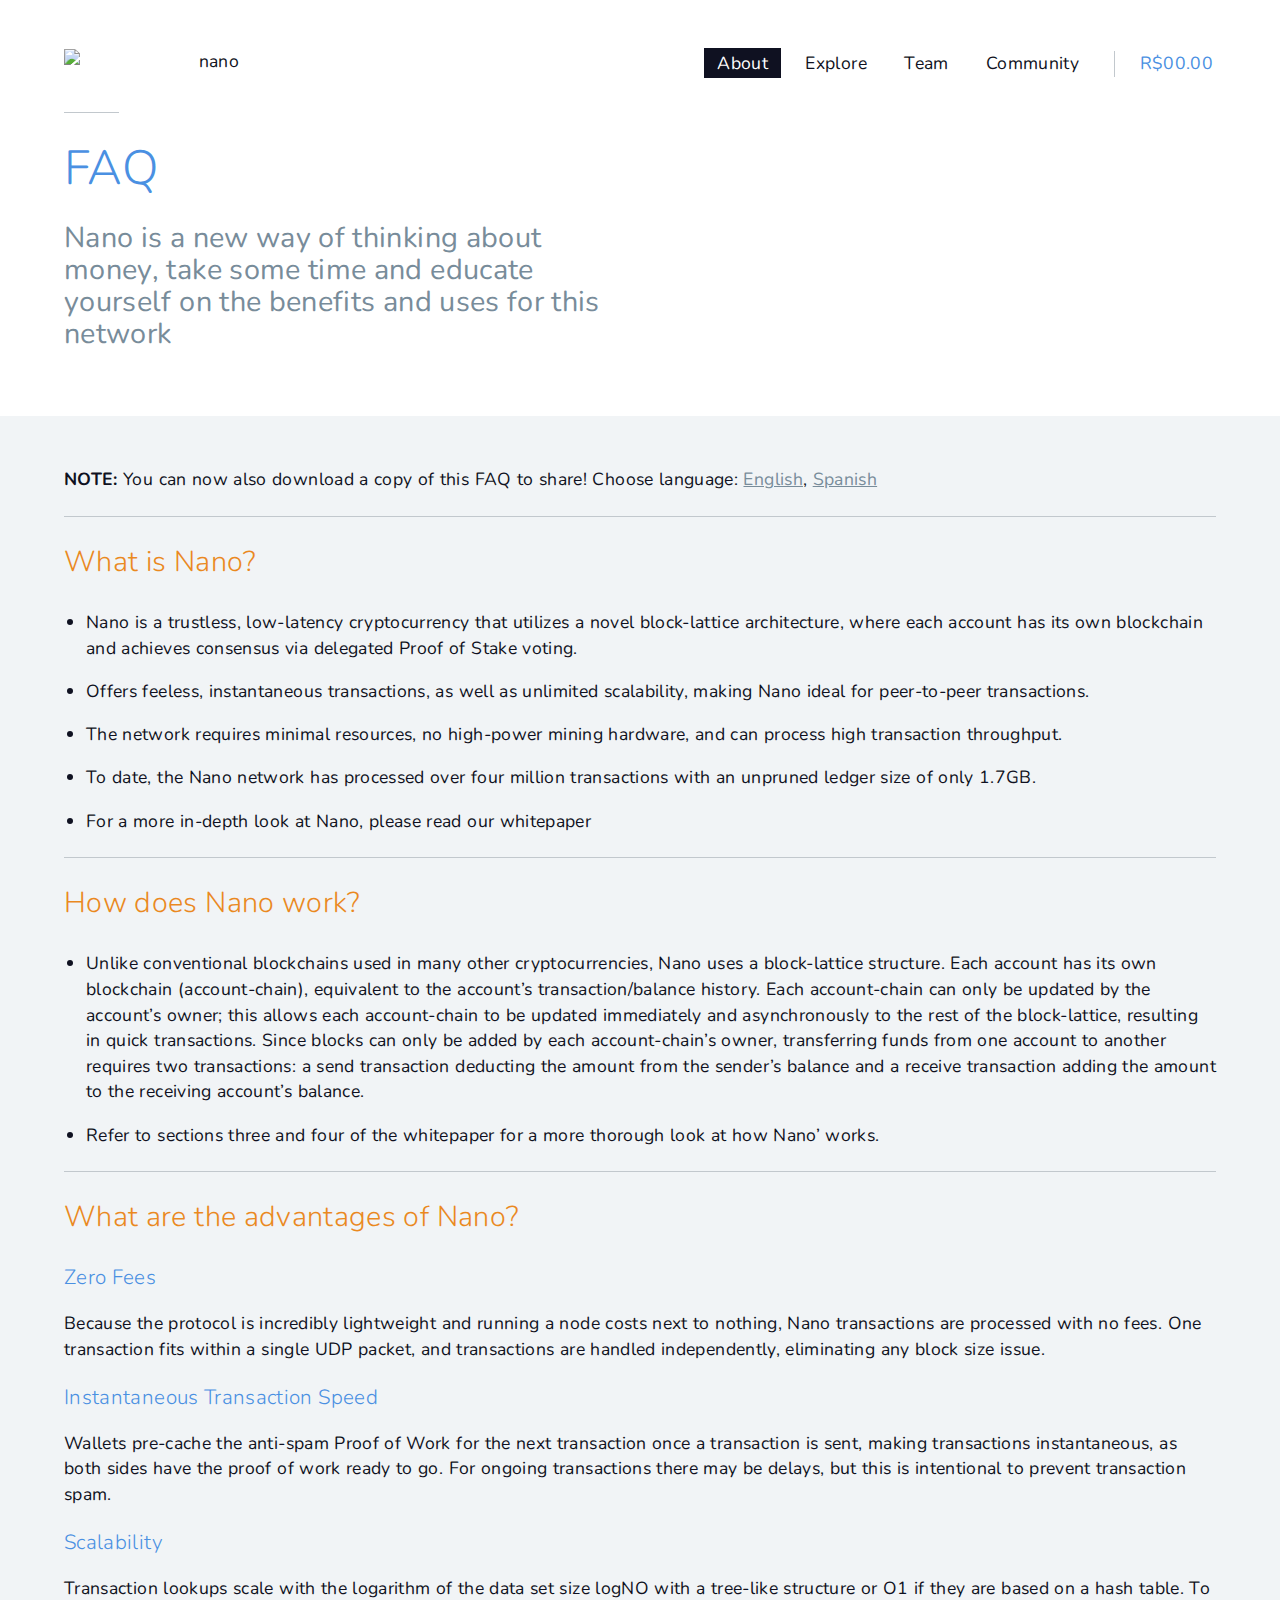
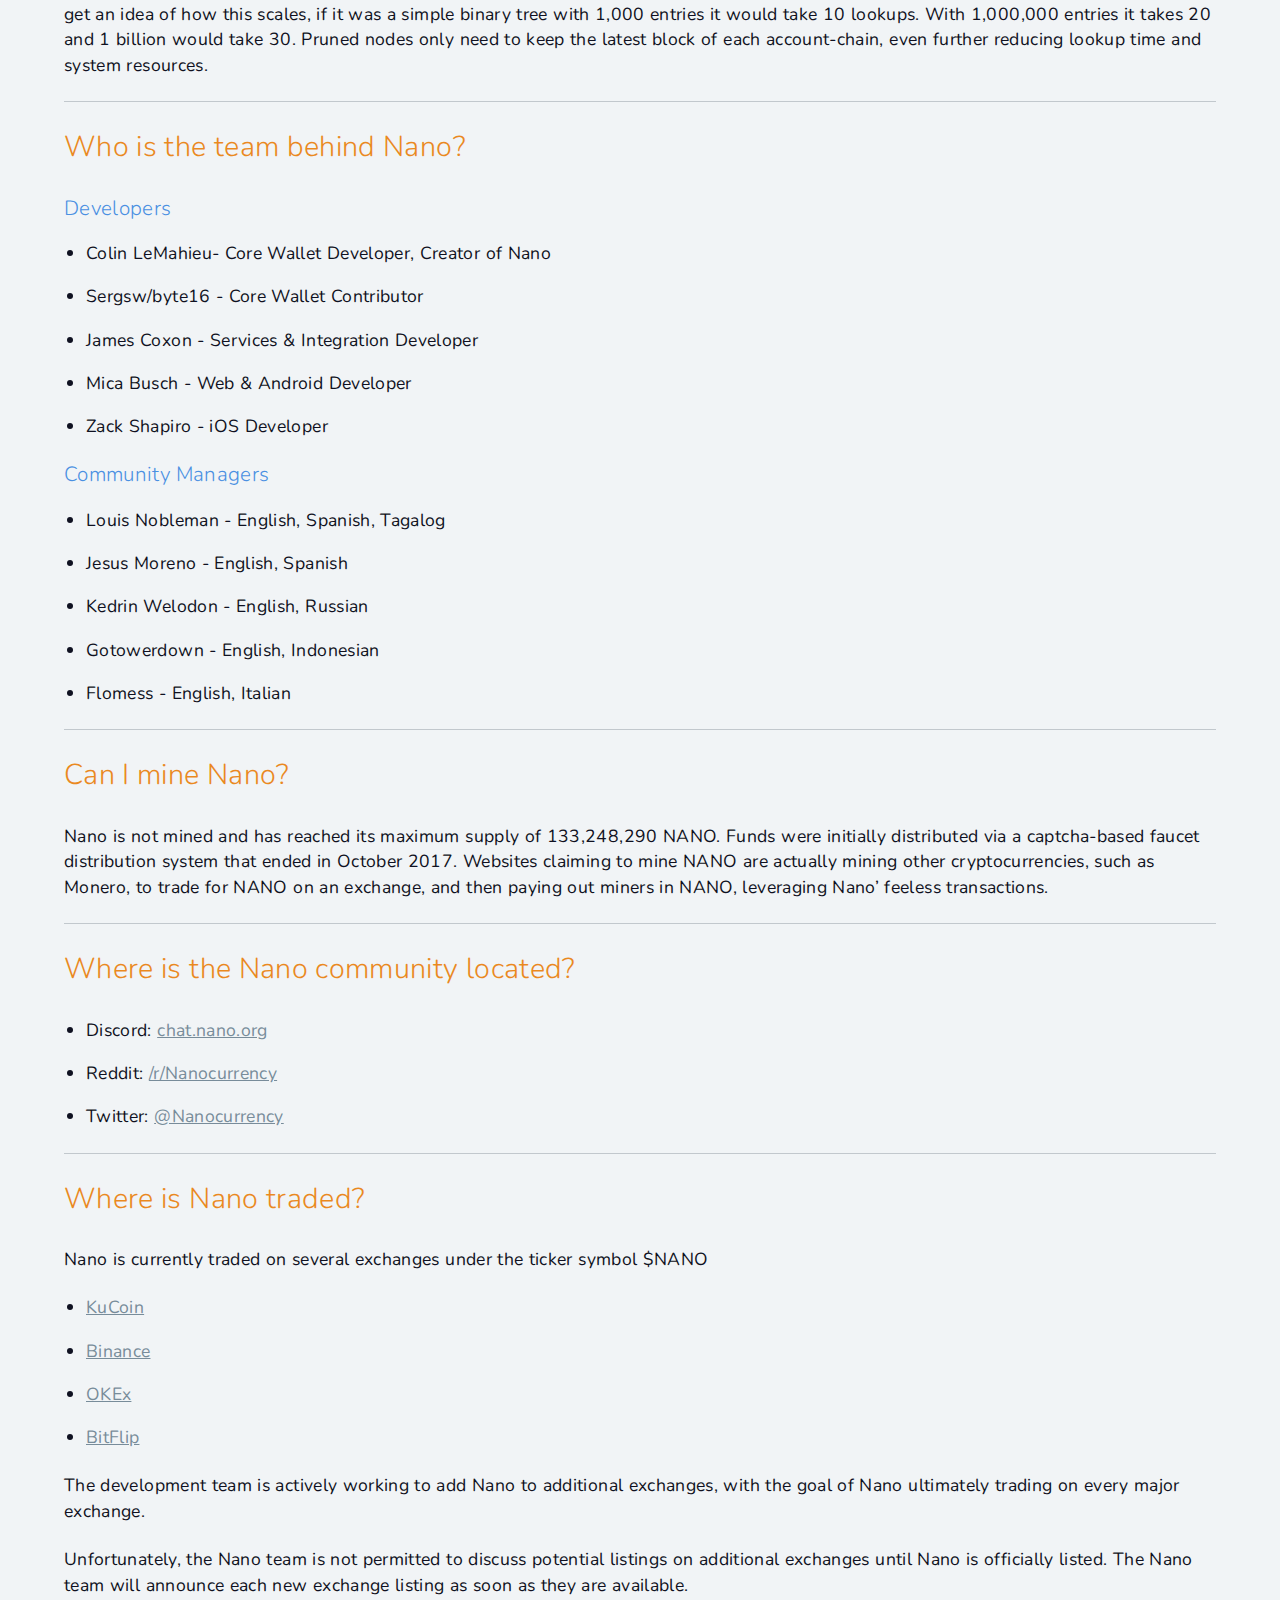
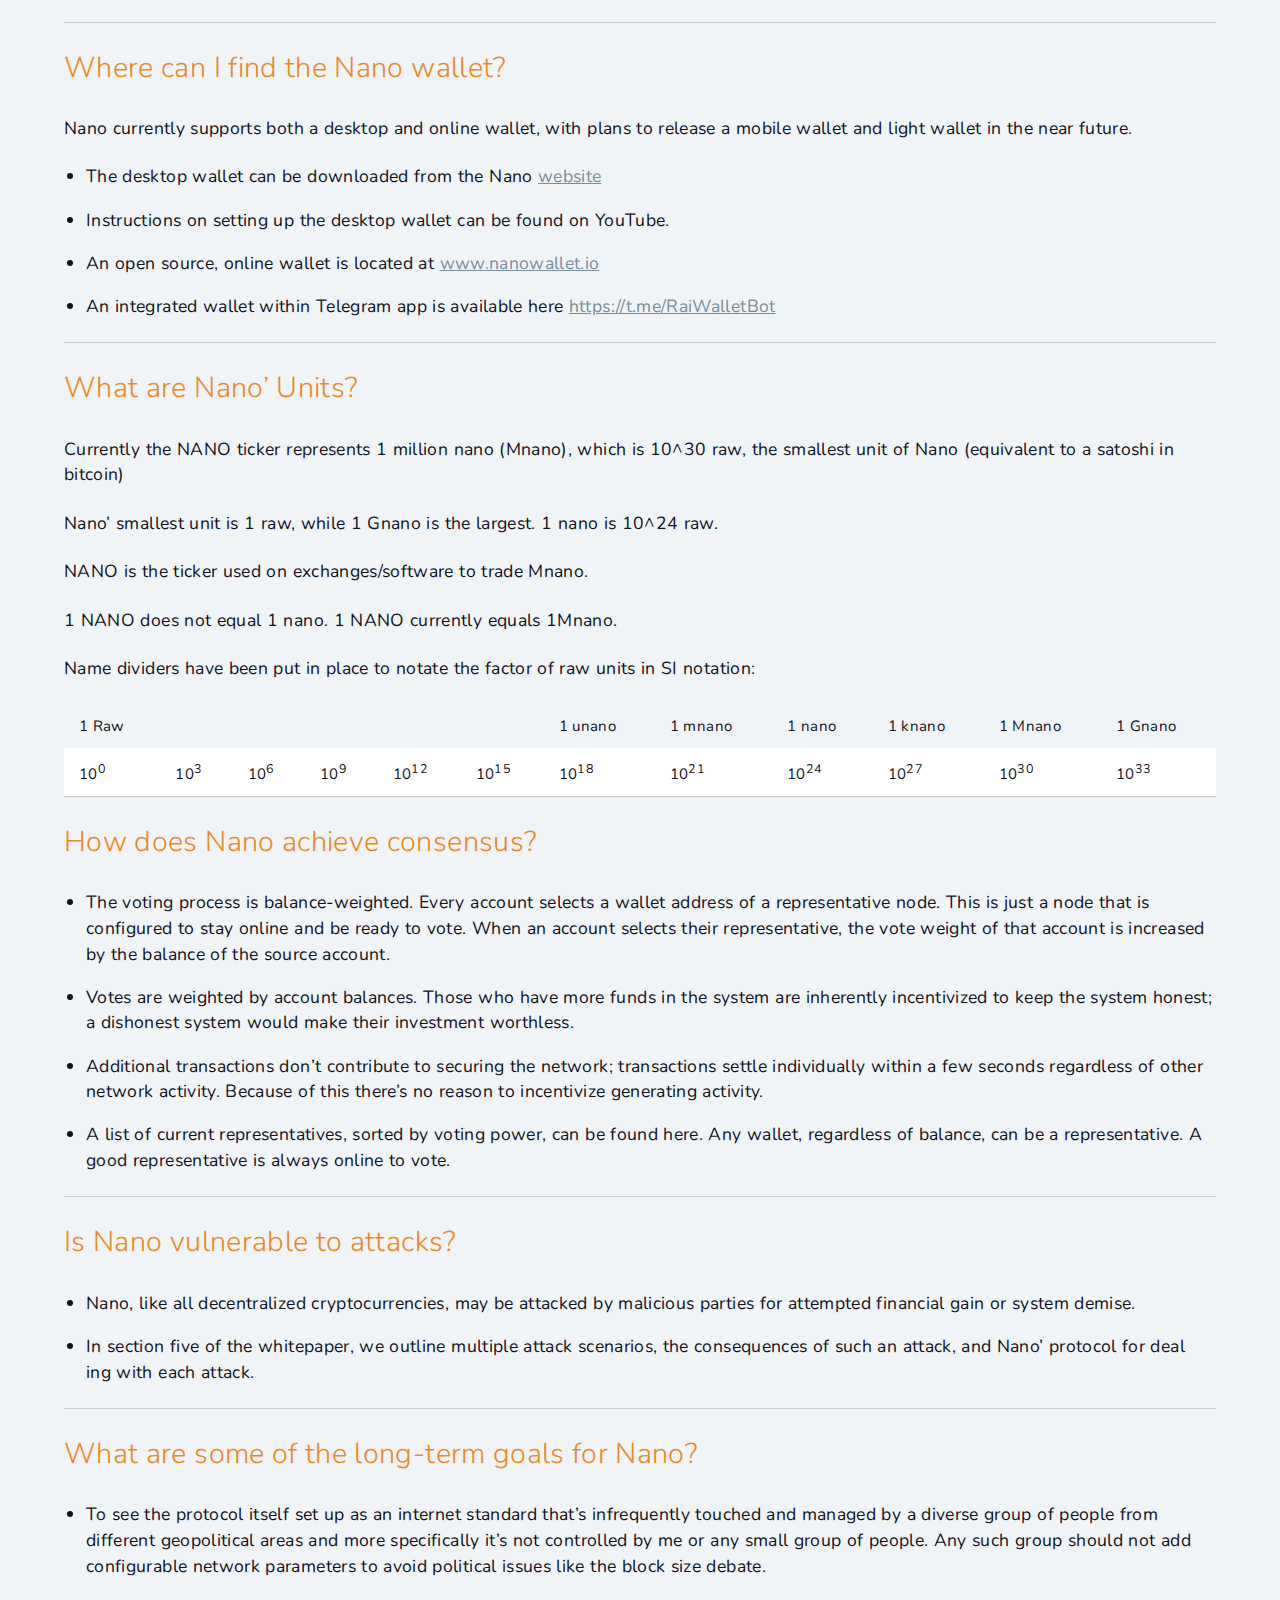
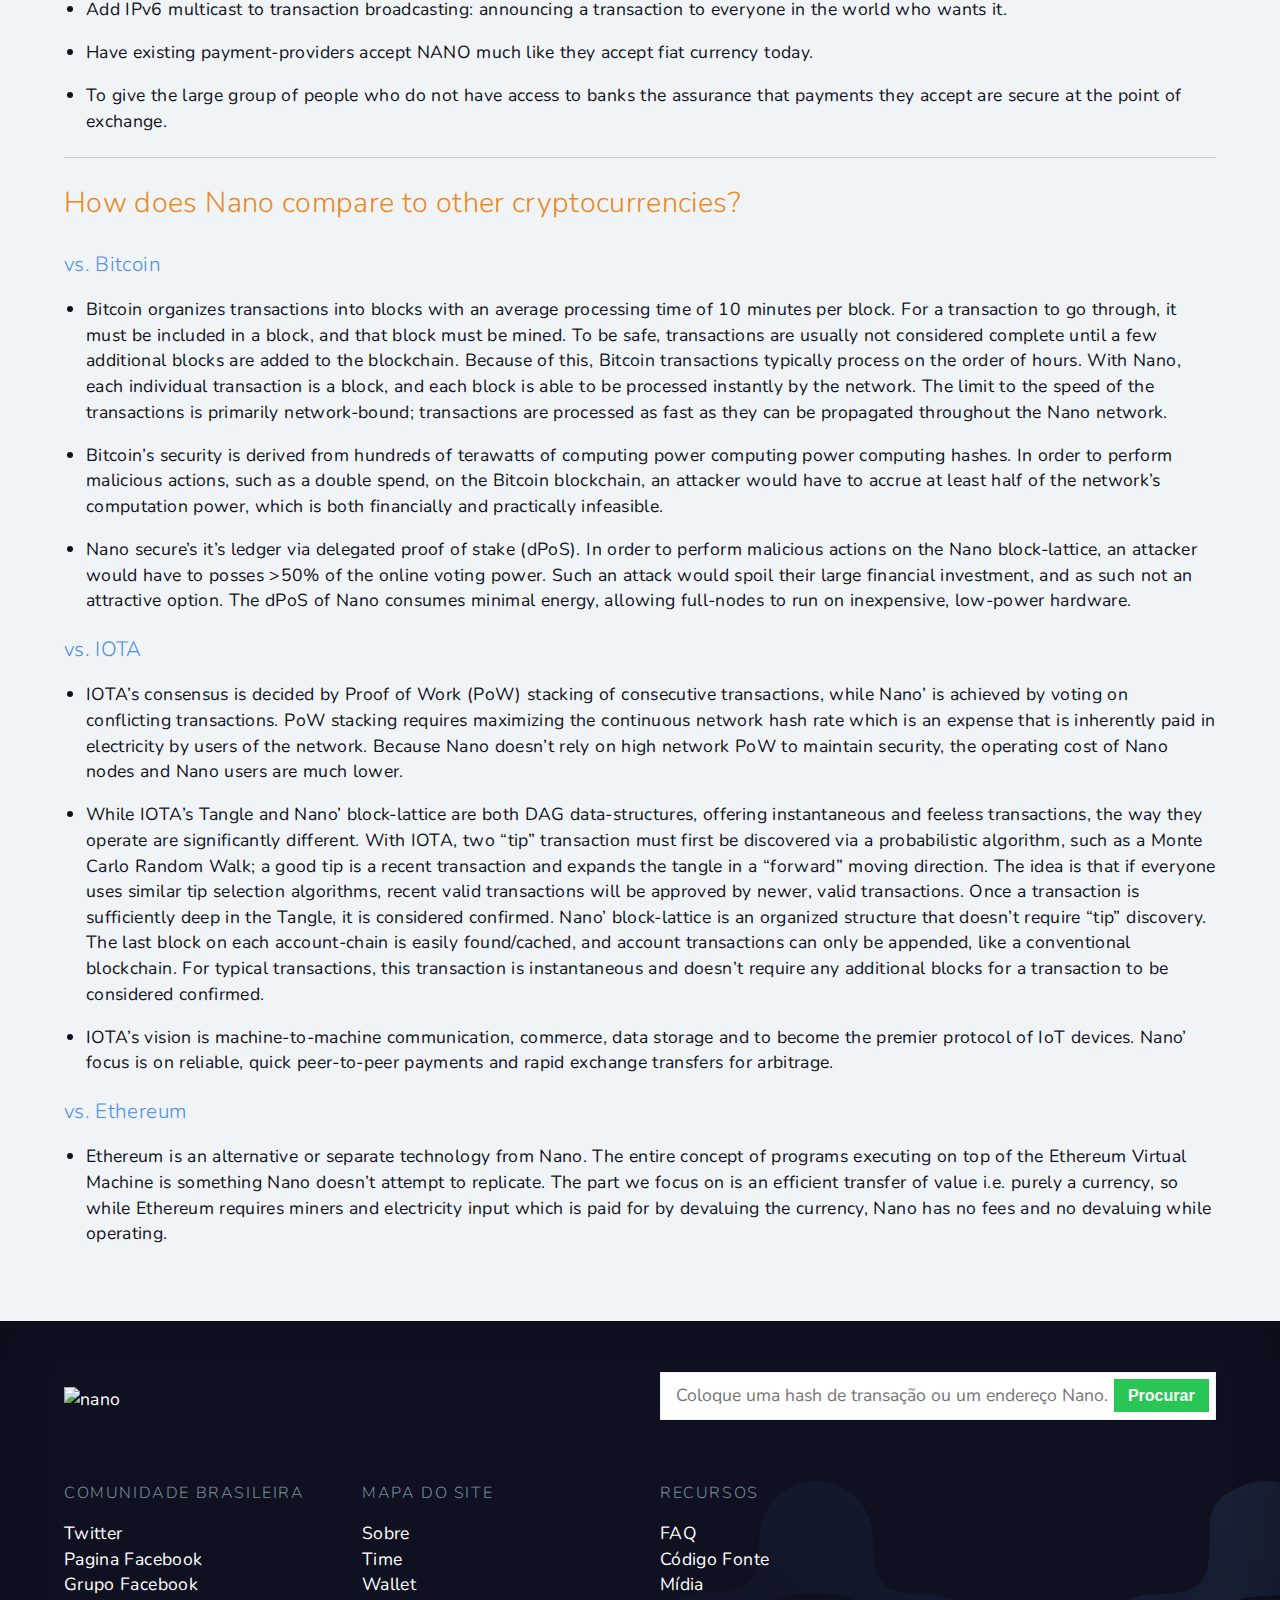
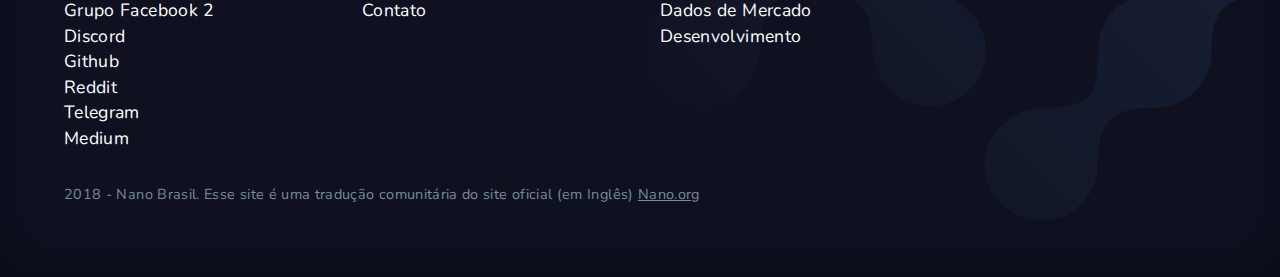
==== commit 7137d55e: "telegram" ====
--- a/faq.html
+++ b/faq.html
@@ -29,7 +29,7 @@
                   <li><a href="#community" class="trigger-contextual">Community</a></li>
                   <li class="xrb">R$00.00</li>
                </ul>
-               <div id="community" class="contextual"><a href="https://twitter.com/nanobras" target="_blank"><img src="./assets/img/twitter.svg" alt="Icon">twitter</a> <a href="https://facebook.com/nanobras" target="_blank"><img src="./assets/img/facebook.svg" alt="Icon">página facebook</a> <a href="https://facebook.com/groups/nanobr" target="_blank"><img src="./assets/img/facebook-group.svg" alt="Icon">grupo facebook</a> <a href="https://discord.io/nanobrasil" target="_blank"><img src="./assets/img/discord.svg" alt="Icon">discord</a> <a href="https://github.com/nanobrasil" target="_blank"><img src="./assets/img/github.svg" alt="Icon">github</a> <a href="https://reddit.com/r/nanobrasil" target="_blank"><img src="./assets/img/reddit.svg" alt="Icon">reddit</a> <a href="https://medium.com/@nanobrasil" target="_blank"><img src="./assets/img/medium.svg" alt="Icon">medium</a></div>
+               <div id="community" class="contextual"><a href="https://twitter.com/nanobras" target="_blank"><img src="./assets/img/twitter.svg" alt="Icon">twitter</a> <a href="https://facebook.com/nanobras" target="_blank"><img src="./assets/img/facebook.svg" alt="Icon">página facebook</a> <a href="https://facebook.com/groups/nanobr" target="_blank"><img src="./assets/img/facebook-group.svg" alt="Icon">grupo facebook</a> <a href="https://facebook.com/groups/raiblocksbrasil" target="_blank"><img src="./assets/img/facebook-group.svg" alt="Icon">grupo facebook 2</a> <a href="https://discord.io/nanobrasil" target="_blank"><img src="./assets/img/discord.svg" alt="Icon">discord</a> <a href="https://github.com/nanobrasil" target="_blank"><img src="./assets/img/github.svg" alt="Icon">github</a> <a href="https://reddit.com/r/nanobrasil" target="_blank"><img src="./assets/img/reddit.svg" alt="Icon">reddit</a> <a href="https://t.me/nanobrasil" target="_blank"><img src="./assets/img/telegram.svg" alt="Icon">telegram</a> <a href="https://medium.com/@nanobrasil" target="_blank"><img src="./assets/img/medium.svg" alt="Icon">medium</a></div>
             </nav>
             <h1>FAQ</h1>
             <p>Nano is a new way of thinking about money, take some time and educate yourself on the benefits and uses for this network</p>
@@ -180,47 +180,49 @@
       <footer class="bg-dark">
          <div class="container">
             <div class="grid">
-               <div class="col w-1-2"><a href="/en/"><img class="logo" src="./assets/img/logo-white.svg" alt="nano" width="175"></a></div>
+               <div class="col w-1-2"><a href="/"><img class="logo" src="./assets/img/logo-white.svg" alt="nano" width="175"></a></div>
                <div class="col w-1-2">
                   <div class="lookup">
-                     <form action="https://nano.org/en/explore/chain"><input class="lookup__input text" name="block" placeholder="Enter a transaction hash or a Nano address"> <button class="button lookup__button">Search chain</button></form>
+                     <form action="https://nano.org/en/explore/chain"><input class="lookup__input text" name="block" placeholder="Coloque uma hash de transação ou um endereço Nano."> <button class="button lookup__button">Procurar</button></form>
                   </div>
                </div>
             </div>
             <div class="grid">
                <div class="col w-1-4">
-                  <h3>Community</h3>
+                  <h3>Comunidade Brasileira</h3>
                   <ul>
                      <li><a href="https://twitter.com/nanobras">Twitter</a></li>
 				     <li><a href="https://www.facebook.com/nanobras/">Pagina Facebook</a></li>
 					 <li><a href="https://www.facebook.com/groups/nanobr/">Grupo Facebook</a></li>
+					 <li><a href="https://www.facebook.com/groups/raiblocksbrasil/">Grupo Facebook 2</a></li>
                      <li><a href="https://discord.io/nanobrasil">Discord</a></li>
                      <li><a href="https://github.com/nanobrasil">Github</a></li>
                      <li><a href="https://reddit.com/r/nanobr">Reddit</a></li>
+					 <li><a href="https://t.me/nanobrasil">Telegram</a></li>
                      <li><a href="https://medium.com/@nanobrasil">Medium</a></li>
                   </ul>
                </div>
                <div class="col w-1-4">
-                  <h3>Sitemap</h3>
+                  <h3>Mapa do site</h3>
                   <ul>
-                     <li><a href="/about">About</a></li>
-                     <li><a href="https://nano.org/en/team">Team</a></li>
+                     <li><a href="/sobre">Sobre</a></li>
+                     <li><a href="https://nano.org/en/team">Time</a></li>
                      <li><a href="/wallet">Wallet</a></li>
-                     <li><a href="https://nano.org/en/contact">Contact</a></li>
+                     <li><a href="https://nano.org/en/contact">Contato</a></li>
                   </ul>
                </div>
                <div class="col w-1-4">
-                  <h3><a href="https://nano.org/en/resources/">Resources</a></h3>
+                  <h3><a href="https://nano.org/en/resources/">Recursos</a></h3>
                   <ul>
                      <li><a href="/faq">FAQ</a></li>
-                     <li><a href="https://nano.org/en/resources/#source">Source Code</a></li>
-                     <li><a href="https://nano.org/en/resources/#press">Press</a></li>
-                     <li><a href="https://nano.org/en/resources/#market">Market data</a></li>
-                     <li><a href="https://nano.org/en/resources/#dev">Developer tools</a></li>
+                     <li><a href="https://nano.org/en/resources/#source">Código Fonte</a></li>
+                     <li><a href="https://nano.org/en/resources/#press">Mídia</a></li>
+                     <li><a href="https://nano.org/en/resources/#market">Dados de Mercado</a></li>
+                     <li><a href="https://nano.org/en/resources/#dev">Desenvolvimento</a></li>
                   </ul>
                </div>
             </div>
-            <p>© 2018 Nano<br></p>
+            <p>2018 - Nano Brasil. Esse site é uma tradução comunitária do site oficial (em Inglês) <a href="https://nano.org/en">Nano.org</a><br></p>
          </div>
       </footer>
       <script src="/assets/js/tinyslider.js"></script><script>function toggleContextual(e){e.preventDefault(),document.getElementById(this.href.split("#")[1]).classList.toggle("active")}tns({container:".carousel",items:1,slideBy:"page",nav:!1,responsive:{800:{items:4}}});var o,community=document.getElementById("community"),triggers=document.querySelectorAll(".trigger-contextual");for(o=0;o<triggers.length;++o)triggers[o].addEventListener("click",toggleContextual,!1)</script>
